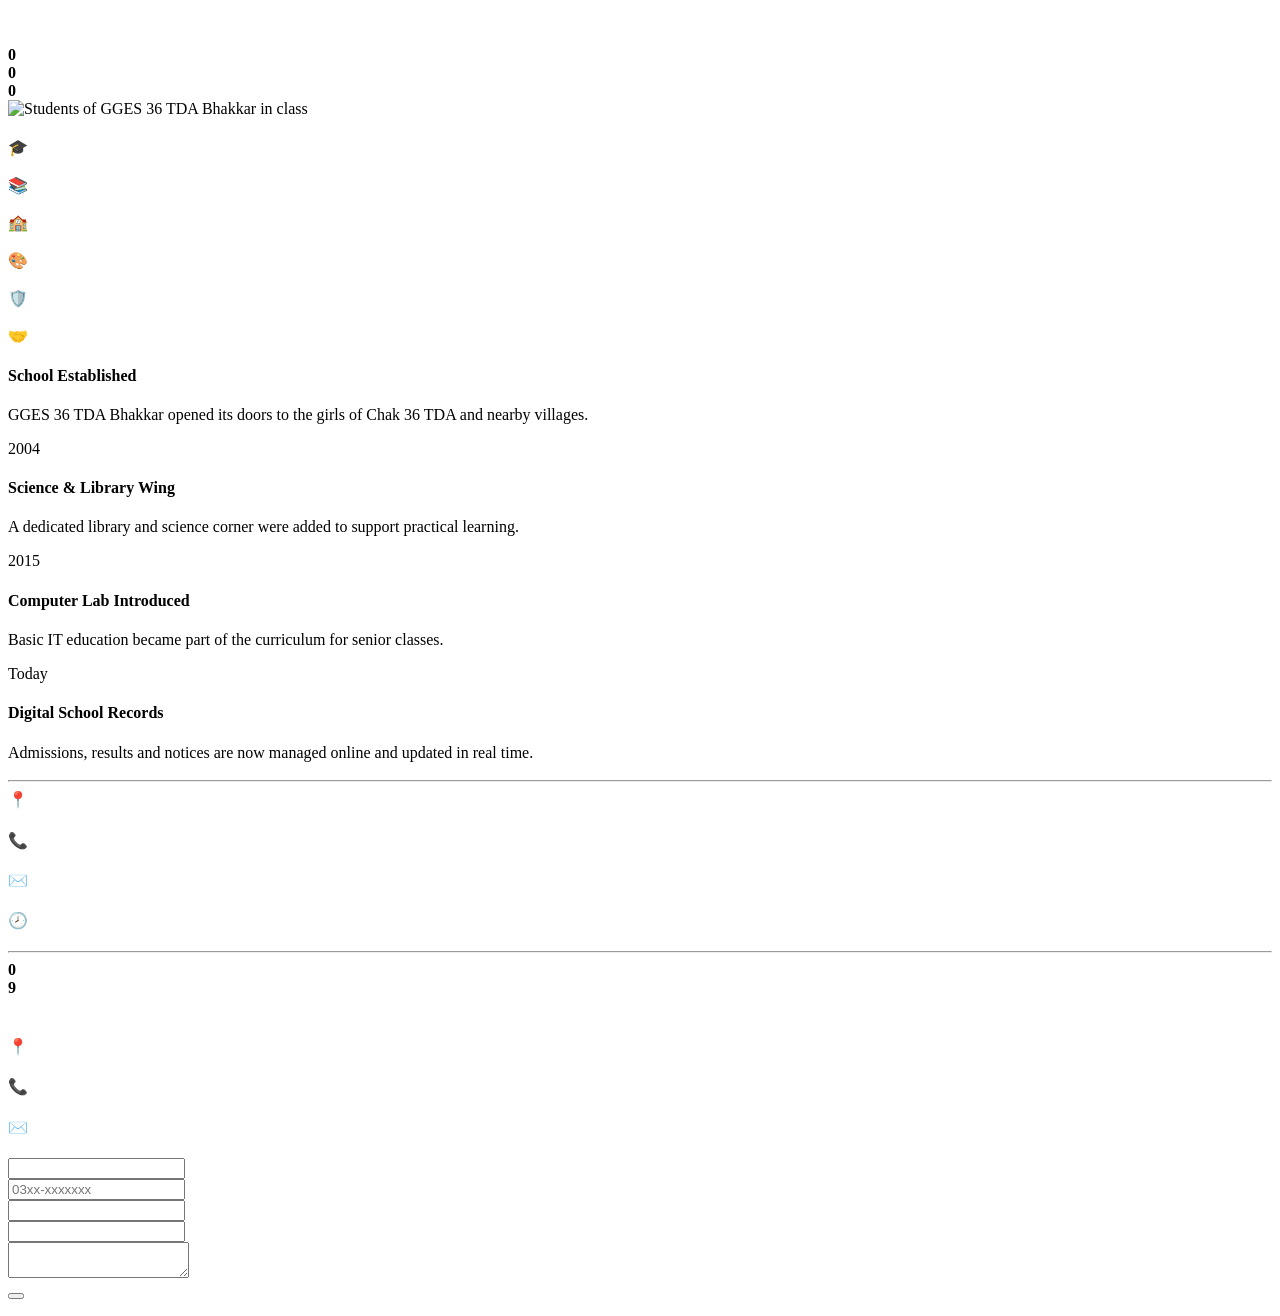
==== index.html @ 3a1922a6 "Add files via upload" ====
<!DOCTYPE html>
<html lang="en" dir="ltr" data-theme="light">
<head>
<meta charset="UTF-8">
<meta name="viewport" content="width=device-width, initial-scale=1">
<title>GGES 36 TDA BHAKKAR — Government Girls Elementary School, Bhakkar</title>
<meta name="description" content="Official website of GGES 36 TDA Bhakkar — a government girls elementary school in District Bhakkar, Punjab. Admissions, notices, results, students, teachers and school gallery.">
<meta name="theme-color" content="#0b6e4f">
<link rel="icon" href="data:image/svg+xml,%3Csvg xmlns='http://www.w3.org/2000/svg' viewBox='0 0 64 64'%3E%3Crect width='64' height='64' rx='14' fill='%230b6e4f'/%3E%3Ctext x='32' y='43' font-family='Arial' font-size='30' font-weight='bold' fill='white' text-anchor='middle'%3EG%3C/text%3E%3C/svg%3E">
<link rel="stylesheet" href="assets/css/style.css">
</head>
<body>
<div id="site-header"></div>
<div id="ticker" class="ticker" aria-hidden="true"></div>

<main id="main">

  <!-- ============================ HERO ============================ -->
  <section class="hero hero--img" id="heroSection">
    <img class="hero__bg" id="heroBgImg" src="assets/images/school-gate.jpeg" alt="" aria-hidden="true">
    <div class="shell">
      <div class="hero__grid">
        <div>
          <span class="eyebrow" data-i18n="home.heroTagline"></span>
          <h1 class="mt-2" data-i18n="home.heroTitle"></h1>
          <p class="lead mt-2" style="max-width:38rem" data-i18n="home.heroText"></p>
          <div class="hero__cta">
            <a class="btn btn--gold" href="admissions.html" data-i18n="home.ctaApply"></a>
            <a class="btn btn--light" href="about.html" data-i18n="home.ctaExplore"></a>
          </div>
          <div class="hero__stats">
            <div class="hero__stat"><b data-count="640" data-count-suffix="+">0</b><span data-i18n="home.statStudents"></span></div>
            <div class="hero__stat"><b data-count="18">0</b><span data-i18n="home.statTeachers"></span></div>
            <div class="hero__stat"><b data-count="96" data-count-suffix="%">0</b><span data-i18n="home.statPass"></span></div>
          </div>
        </div>
        <aside class="hero__card reveal">
          <img id="heroPhoto"
               src="assets/images/classroom.jpeg"
               alt="Students of GGES 36 TDA Bhakkar in class" loading="lazy">
          <div class="hero__card-body">
            <span class="badge badge--gold" data-i18n="home.highlightTitle"></span>
            <h3 class="mt-2" data-setting="principalName"></h3>
            <p data-i18n="home.highlightText"></p>
          </div>
        </aside>
      </div>
    </div>
  </section>

  <!-- ============================ FEATURES ============================ -->
  <section class="section">
    <div class="shell">
      <div class="section-head center reveal">
        <span class="eyebrow" data-i18n="home.featuresEyebrow"></span>
        <h2 class="mt-2" data-i18n="home.featuresTitle"></h2>
        <p data-i18n="home.featuresText"></p>
        <span class="title-rule"></span>
      </div>
      <div class="grid g-3">
        <article class="card reveal" data-delay="0">
          <div class="card__body feature">
            <span class="feature__badge">🎓</span>
            <h3 data-i18n="home.f1Title"></h3>
            <p data-i18n="home.f1Text"></p>
          </div>
        </article>
        <article class="card reveal" data-delay="80">
          <div class="card__body feature">
            <span class="feature__badge">📚</span>
            <h3 data-i18n="home.f2Title"></h3>
            <p data-i18n="home.f2Text"></p>
          </div>
        </article>
        <article class="card reveal" data-delay="160">
          <div class="card__body feature">
            <span class="feature__badge">🏫</span>
            <h3 data-i18n="home.f3Title"></h3>
            <p data-i18n="home.f3Text"></p>
          </div>
        </article>
        <article class="card reveal" data-delay="0">
          <div class="card__body feature">
            <span class="feature__badge">🎨</span>
            <h3 data-i18n="home.f4Title"></h3>
            <p data-i18n="home.f4Text"></p>
          </div>
        </article>
        <article class="card reveal" data-delay="80">
          <div class="card__body feature">
            <span class="feature__badge">🛡️</span>
            <h3 data-i18n="home.f5Title"></h3>
            <p data-i18n="home.f5Text"></p>
          </div>
        </article>
        <article class="card reveal" data-delay="160">
          <div class="card__body feature">
            <span class="feature__badge">🤝</span>
            <h3 data-i18n="home.f6Title"></h3>
            <p data-i18n="home.f6Text"></p>
          </div>
        </article>
      </div>
    </div>
  </section>

  <!-- ============================ NOTICES (LIVE) ============================ -->
  <section class="section section--alt">
    <div class="shell">
      <div class="between mb-3 reveal">
        <div class="section-head" style="margin:0">
          <span class="eyebrow" data-i18n="home.noticesEyebrow"></span>
          <h2 class="mt-2" data-i18n="home.noticesTitle"></h2>
          <p data-i18n="home.noticesText"></p>
        </div>
        <div class="row">
          <span class="badge badge--live" data-i18n="common.live"></span>
          <a class="btn btn--outline btn--sm" href="notices.html" data-i18n="common.viewAll"></a>
        </div>
      </div>
      <div class="stack" id="homeNotices"></div>
    </div>
  </section>

  <!-- ============================ GALLERY PREVIEW ============================ -->
  <section class="section">
    <div class="shell">
      <div class="between mb-3 reveal">
        <div class="section-head" style="margin:0">
          <span class="eyebrow" data-i18n="home.galleryEyebrow"></span>
          <h2 class="mt-2" data-i18n="home.galleryTitle"></h2>
          <p data-i18n="home.galleryText"></p>
        </div>
        <a class="btn btn--outline btn--sm" href="gallery.html" data-i18n="common.viewAll"></a>
      </div>
      <div class="gallery-grid" id="homeGallery"></div>
    </div>
  </section>

  <!-- ============================ TIMELINE + FACTS ============================ -->
  <section class="section section--alt">
    <div class="shell grid g-2" style="align-items:start;gap:2.2rem">
      <div class="reveal">
        <span class="eyebrow" data-i18n="home.timelineEyebrow"></span>
        <h2 class="mt-2 mb-3" data-i18n="home.timelineTitle"></h2>
        <div class="timeline">
          <article class="tl-item">
            <span data-setting="established"></span>
            <h4>School Established</h4>
            <p>GGES 36 TDA Bhakkar opened its doors to the girls of Chak 36 TDA and nearby villages.</p>
          </article>
          <article class="tl-item">
            <span>2004</span>
            <h4>Science &amp; Library Wing</h4>
            <p>A dedicated library and science corner were added to support practical learning.</p>
          </article>
          <article class="tl-item">
            <span>2015</span>
            <h4>Computer Lab Introduced</h4>
            <p>Basic IT education became part of the curriculum for senior classes.</p>
          </article>
          <article class="tl-item">
            <span id="tlNow">Today</span>
            <h4>Digital School Records</h4>
            <p>Admissions, results and notices are now managed online and updated in real time.</p>
          </article>
        </div>
      </div>
      <div class="reveal" data-delay="120">
        <div class="panel">
          <h3 data-i18n="about.schoolInfo"></h3>
          <hr class="divider">
          <div class="stack">
            <div class="tile">
              <span class="tile__icon">📍</span>
              <div><h4 data-i18n="common.address"></h4><p data-setting="address"></p></div>
            </div>
            <div class="tile">
              <span class="tile__icon">📞</span>
              <div><h4 data-i18n="common.phone"></h4><p><a id="factPhone" href="#"></a></p></div>
            </div>
            <div class="tile">
              <span class="tile__icon">✉️</span>
              <div><h4 data-i18n="common.email"></h4><p><a id="factMail" href="#"></a></p></div>
            </div>
            <div class="tile">
              <span class="tile__icon">🕗</span>
              <div><h4 data-i18n="common.officeHours"></h4><p data-setting="officeHours"></p></div>
            </div>
          </div>
          <hr class="divider">
          <div class="stats" style="grid-template-columns:1fr 1fr">
            <div class="stat"><b data-count="640" data-count-suffix="+">0</b><span data-i18n="home.statStudents"></span></div>
            <div class="stat"><b>9</b><span data-i18n="home.statClasses"></span></div>
          </div>
        </div>
      </div>
    </div>
  </section>

  <!-- ============================ CTA ============================ -->
  <section class="section">
    <div class="shell">
      <div class="panel reveal" style="background:linear-gradient(135deg,var(--green-700),var(--green-900));border:0;color:#fff;display:grid;grid-template-columns:1.4fr auto;gap:1.5rem;align-items:center">
        <div>
          <h2 style="color:#fff" data-i18n="home.ctaTitle"></h2>
          <p style="color:#c7e0d6;margin-top:.5rem" data-i18n="home.ctaText"></p>
        </div>
        <a class="btn btn--gold" href="admissions.html" data-i18n="home.ctaButton"></a>
      </div>
    </div>
  </section>

  <!-- ============================ CONTACT ============================ -->
  <section class="section section--alt" id="contact">
    <div class="shell grid g-2" style="gap:2rem;align-items:start">
      <div class="reveal">
        <span class="eyebrow" data-i18n="contact.eyebrow"></span>
        <h2 class="mt-2" data-i18n="contact.title"></h2>
        <p class="mt-2" data-i18n="contact.text"></p>
        <div class="stack mt-3">
          <div class="tile"><span class="tile__icon">📍</span><div><h4 data-i18n="common.address"></h4><p data-setting="address"></p></div></div>
          <div class="tile"><span class="tile__icon">📞</span><div><h4 data-i18n="common.phone"></h4><p><a id="cPhone" href="#"></a></p></div></div>
          <div class="tile"><span class="tile__icon">✉️</span><div><h4 data-i18n="common.email"></h4><p><a id="cMail" href="#"></a></p></div></div>
        </div>
      </div>
      <form class="panel reveal" id="contactForm" data-delay="100" novalidate>
        <h3 class="mb-3" data-i18n="contact.title"></h3>
        <div class="form-grid">
          <div class="field">
            <label for="cName" data-i18n="contact.yourName"></label>
            <input class="input" id="cName" name="name" required data-i18n-ph="contact.yourName">
            <span class="err" data-i18n="common.requiredField"></span>
          </div>
          <div class="field">
            <label for="cPhone2" data-i18n="contact.yourPhone"></label>
            <input class="input" id="cPhone2" name="phone" inputmode="tel" placeholder="03xx-xxxxxxx">
          </div>
          <div class="field field--full">
            <label for="cEmail" data-i18n="contact.yourEmail"></label>
            <input class="input" id="cEmail" name="email" type="email" data-i18n-ph="adm.emailPh">
          </div>
          <div class="field field--full">
            <label for="cSubject" data-i18n="contact.subject"></label>
            <input class="input" id="cSubject" name="subject" required data-i18n-ph="contact.subject">
            <span class="err" data-i18n="common.requiredField"></span>
          </div>
          <div class="field field--full">
            <label for="cMessage" data-i18n="contact.message"></label>
            <textarea class="textarea" id="cMessage" name="message" required data-i18n-ph="contact.messagePh"></textarea>
            <span class="err" data-i18n="common.requiredField"></span>
          </div>
        </div>
        <button class="btn btn--primary btn--block mt-3" type="submit" data-i18n="contact.send"></button>
        <p class="tiny muted mt-2 center" data-i18n="adm.liveNote"></p>
      </form>
    </div>
  </section>

</main>

<div id="site-footer"></div>

<script src="assets/js/store.js"></script>
<script src="assets/js/i18n.js"></script>
<script src="assets/js/app.js"></script>
<script>
(function () {
  'use strict';
  var $ = App.$, esc = App.esc;

  App.init({ active: 'home' });

  /* ---------- live notices ---------- */
  function paintNotices() {
    var lang = I18N.lang();
    var host = $('#homeNotices');
    var list = Store.all('notices')
      .sort(function (a, b) {
        if (!!b.pinned !== !!a.pinned) return b.pinned ? 1 : -1;
        return String(b.date).localeCompare(String(a.date));
      })
      .slice(0, 3);

    if (!list.length) {
      host.innerHTML = '<div class="empty"><div class="empty__icon">📭</div>' +
        '<h3>' + esc(I18N.t('notices.empty')) + '</h3>' +
        '<p class="small mt-1">' + esc(I18N.t('notices.emptyHint')) + '</p></div>';
      return;
    }

    host.innerHTML = list.map(function (n) {
      var title = lang === 'ur' && n.titleUr ? n.titleUr : n.title;
      var body = lang === 'ur' && n.bodyUr ? n.bodyUr : n.body;
      var d = new Date(n.date || n.createdAt);
      var day = isNaN(d.getTime()) ? '--' : String(d.getDate()).padStart(2, '0');
      var mon = isNaN(d.getTime()) ? '' : d.toLocaleDateString(lang === 'ur' ? 'ur-PK' : 'en-GB', { month: 'short' });
      var isNew = (Date.now() - new Date(n.date || n.createdAt).getTime()) < 7 * 86400000;
      return '<article class="notice">' +
        '<div class="notice__date"><b>' + day + '</b><span>' + esc(mon) + '</span></div>' +
        '<div class="notice__body">' +
          '<h3>' + esc(title) + '</h3>' +
          '<p>' + esc(String(body || '').slice(0, 170)) + (String(body || '').length > 170 ? '…' : '') + '</p>' +
          '<div class="notice__foot">' +
            '<span class="badge badge--info">' + esc(n.category || 'General') + '</span>' +
            (n.pinned ? '<span class="badge badge--gold">' + esc(I18N.t('notices.pinned')) + '</span>' : '') +
            (isNew ? '<span class="badge badge--live">' + esc(I18N.t('common.new')) + '</span>' : '') +
            '<a class="btn btn--ghost btn--xs" href="notices.html">' + esc(I18N.t('common.readMore')) + '</a>' +
          '</div>' +
        '</div>' +
      '</article>';
    }).join('');
  }

  /* ---------- live gallery preview ---------- */
  function paintGallery() {
    var lang = I18N.lang();
    var host = $('#homeGallery');
    var list = Store.all('gallery').slice(0, 4);
    if (!list.length) {
      host.innerHTML = '<div class="empty" style="grid-column:1/-1"><div class="empty__icon">🖼️</div>' +
        '<h3>' + esc(I18N.t('gallery.empty')) + '</h3></div>';
      return;
    }
    host.innerHTML = list.map(function (g, i) {
      var t = lang === 'ur' && g.titleUr ? g.titleUr : g.title;
      return '<figure class="gitem' + (i === 0 ? ' gitem--wide' : '') + '" data-src="' + esc(g.src) + '" data-cap="' + esc(t) + '">' +
        '<img src="' + esc(g.src) + '" alt="' + esc(t) + '" loading="lazy">' +
        '<figcaption class="gitem__cap">' + esc(t) + '</figcaption>' +
      '</figure>';
    }).join('');
    host.querySelectorAll('.gitem').forEach(function (el) {
      el.addEventListener('click', function () { window.location.href = 'gallery.html'; });
    });
  }

  /* ---------- contact form ---------- */
  function bindContact() {
    var form = $('#contactForm');
    form.addEventListener('submit', function (e) {
      e.preventDefault();
      var ok = true;
      [['#cName'], ['#cSubject'], ['#cMessage']].forEach(function (p) {
        var el = $(p[0]);
        var field = el.closest('.field');
        var bad = !el.value.trim();
        field.classList.toggle('has-error', bad);
        if (bad) ok = false;
      });
      if (!ok) { App.toast(I18N.t('common.requiredField'), 'error'); return; }
      Store.add('messages', {
        name: $('#cName').value.trim(),
        phone: $('#cPhone2').value.trim(),
        email: $('#cEmail').value.trim(),
        subject: $('#cSubject').value.trim(),
        message: $('#cMessage').value.trim(),
        read: false
      });
      form.reset();
      App.toast(I18N.t('contact.success'), 'success');
    });
  }

  function paintFactLinks() {
    var s = Store.settings();
    var map = [['#factPhone', s.phone, 'tel:'], ['#cPhone', s.phone, 'tel:'],
               ['#factMail', s.email, 'mailto:'], ['#cMail', s.email, 'mailto:']];
    map.forEach(function (m) {
      var el = $(m[0]);
      if (!el) return;
      el.textContent = m[1] || '';
      el.href = m[2] + String(m[1] || '').replace(/[^\d+@.\w-]/g, '');
    });
    var el = $('#tlNow');
    if (el && I18N.lang() === 'ur') el.textContent = 'آج';
  }

  function paintAll() { paintNotices(); paintGallery(); paintFactLinks(); paintHero(); paintHeroBg(); }

  // prefer an original photo uploaded by the school admin for the hero card
  function paintHero() {
    var h = $('#heroPhoto');
    if (!h) return;
    var uploaded = Store.all('gallery').filter(function (g) { return String(g.src).indexOf('data:') === 0; });
    if (uploaded.length) h.src = uploaded[0].src;
  }

  // homepage background photo — set from Admin → Settings
  function paintHeroBg() {
    var img = $('#heroBgImg');
    if (!img) return;
    img.src = Store.settings().heroImage || 'assets/images/school-gate.jpeg';
  }

  paintAll();
  Store.subscribe('notices', paintNotices);
  Store.subscribe('gallery', function () { paintGallery(); paintHero(); });
  Store.subscribe('settings', function () { paintFactLinks(); paintHeroBg(); });
  document.addEventListener('gges:langchange', function () { paintAll(); App.startReveal(document); });
})();
</script>
</body>
</html>
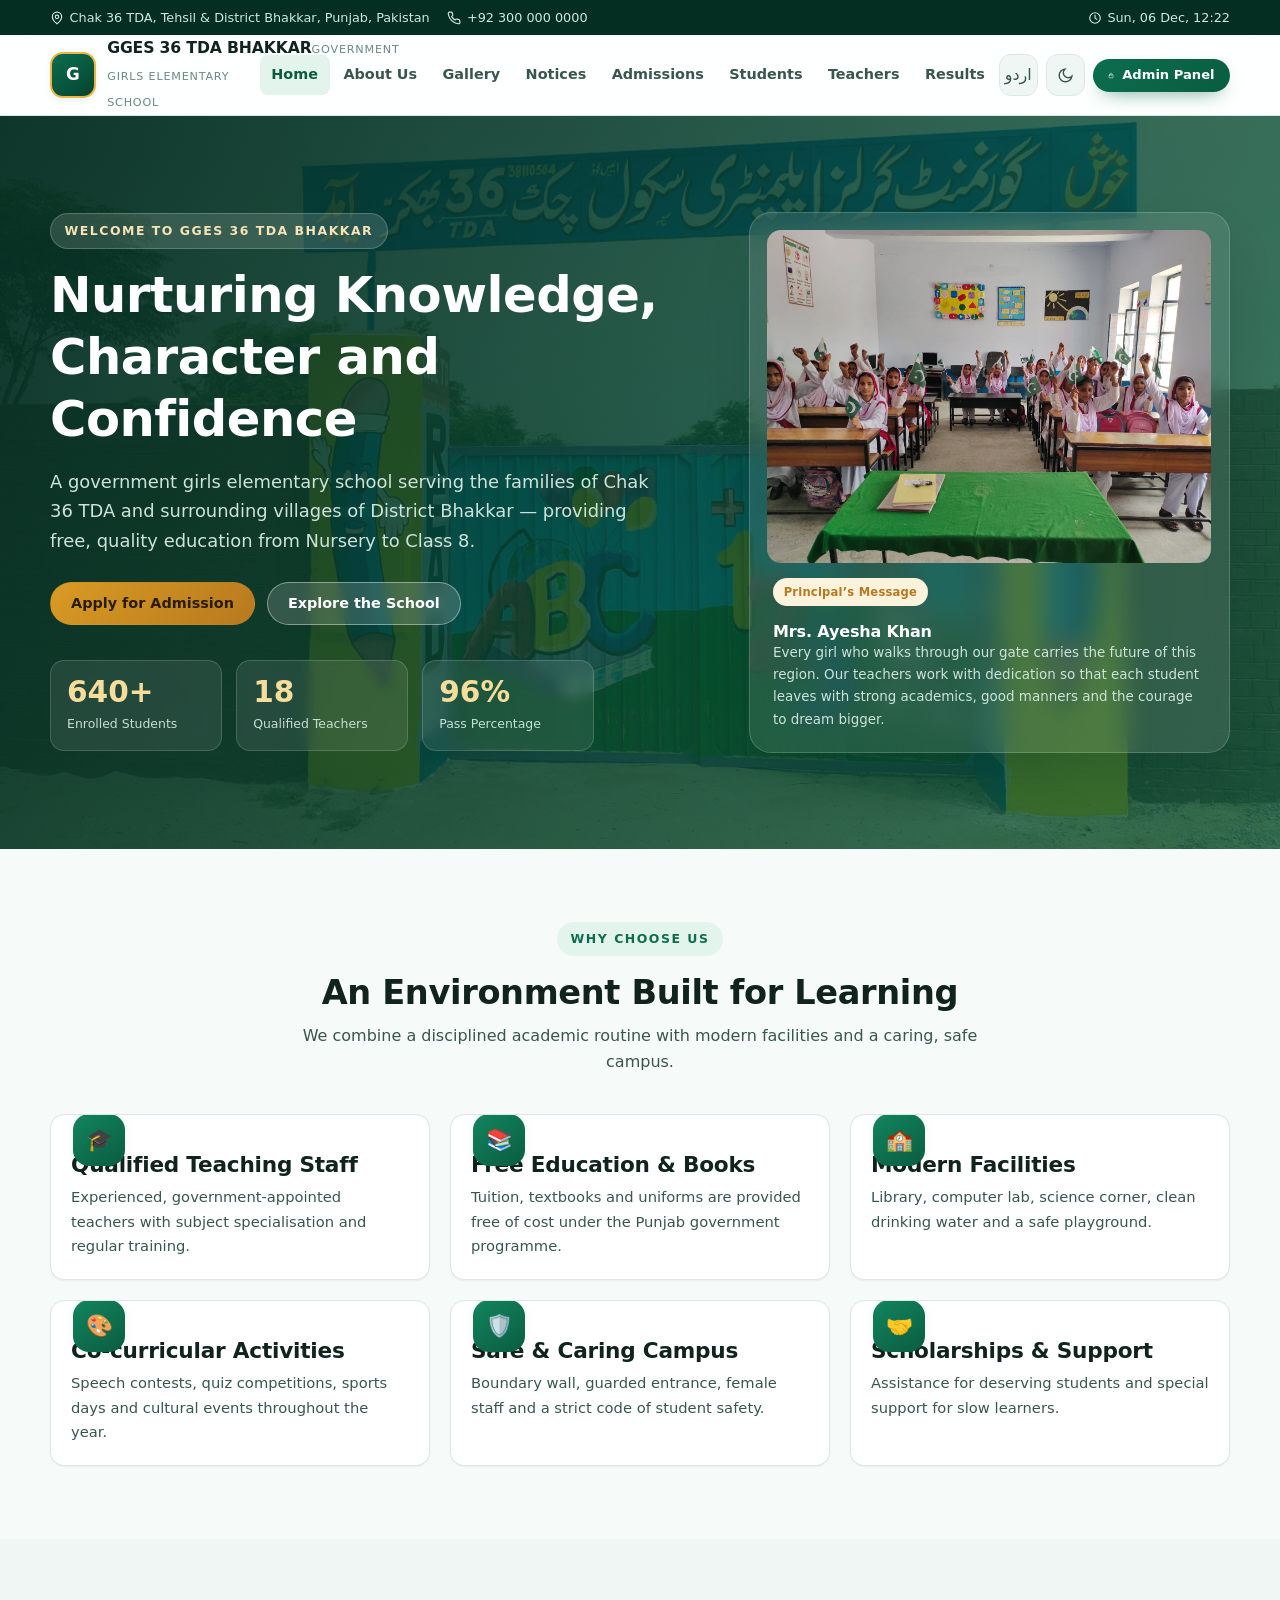
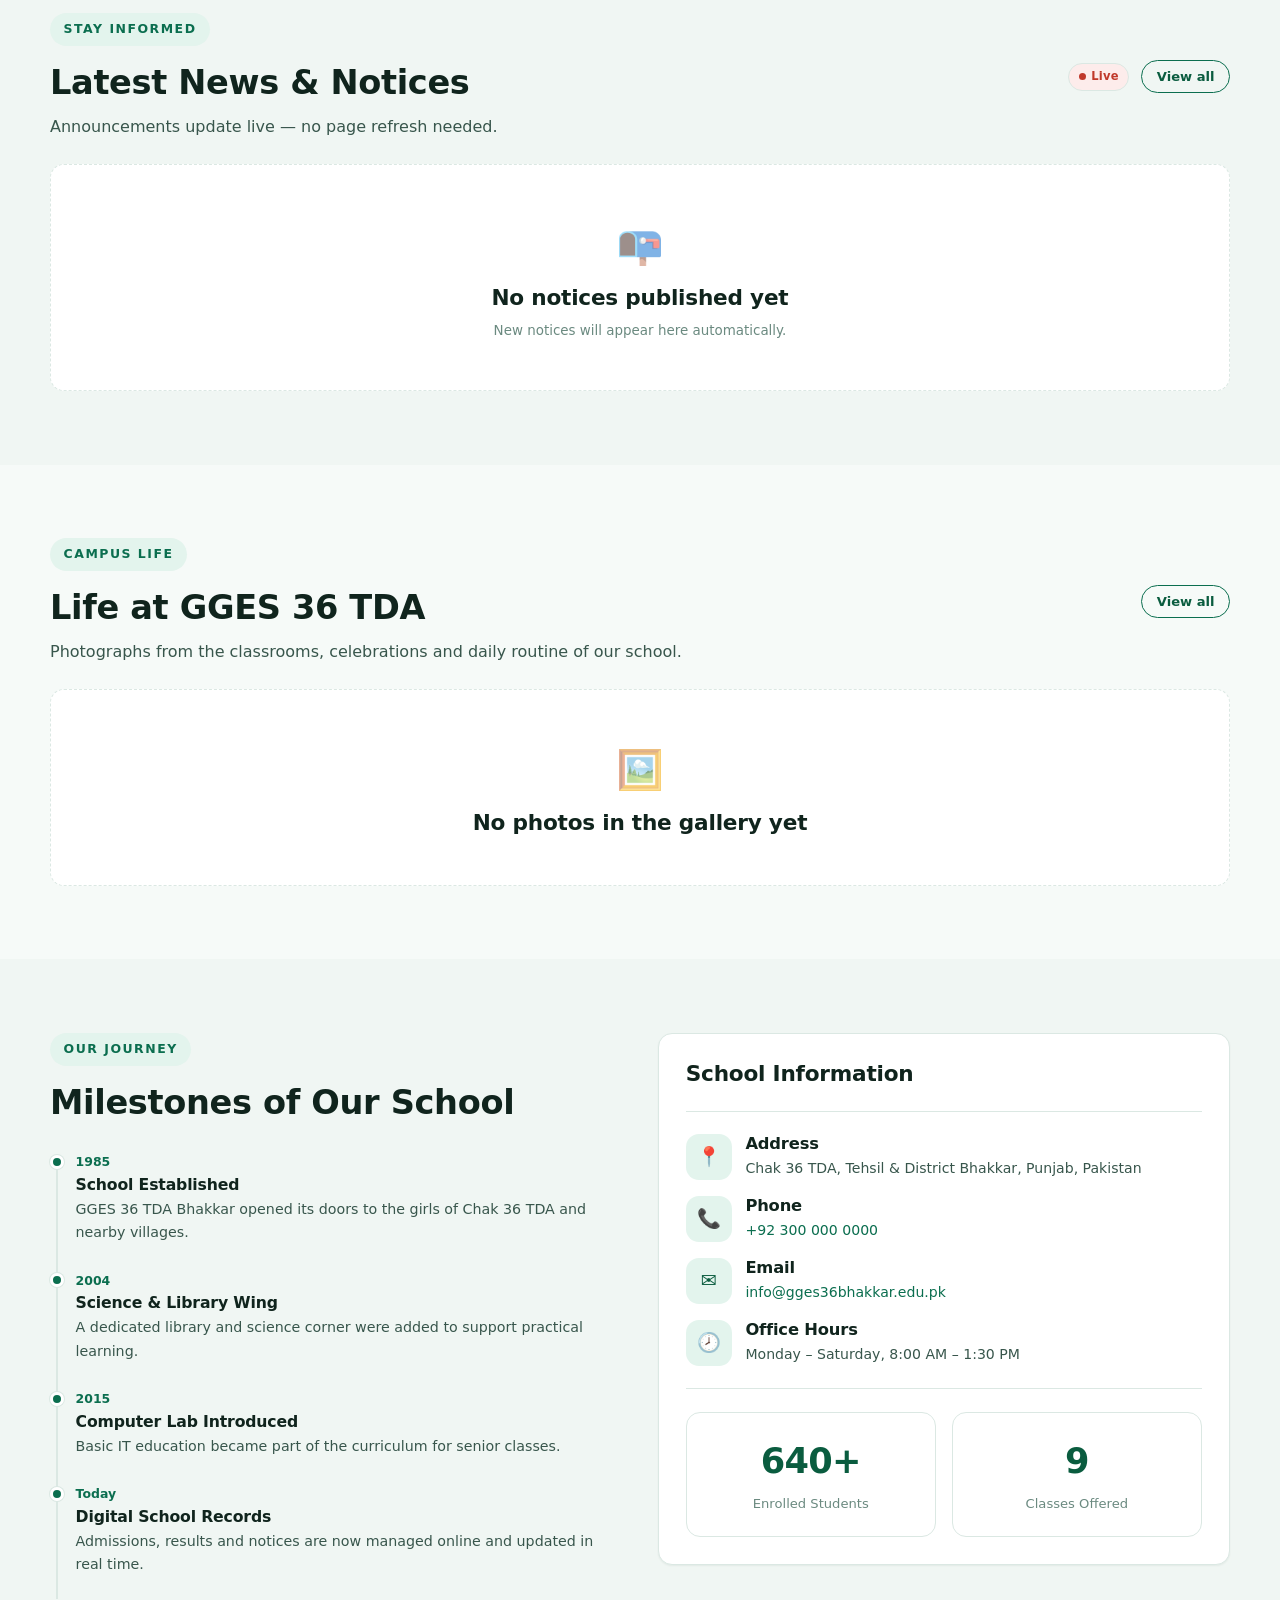
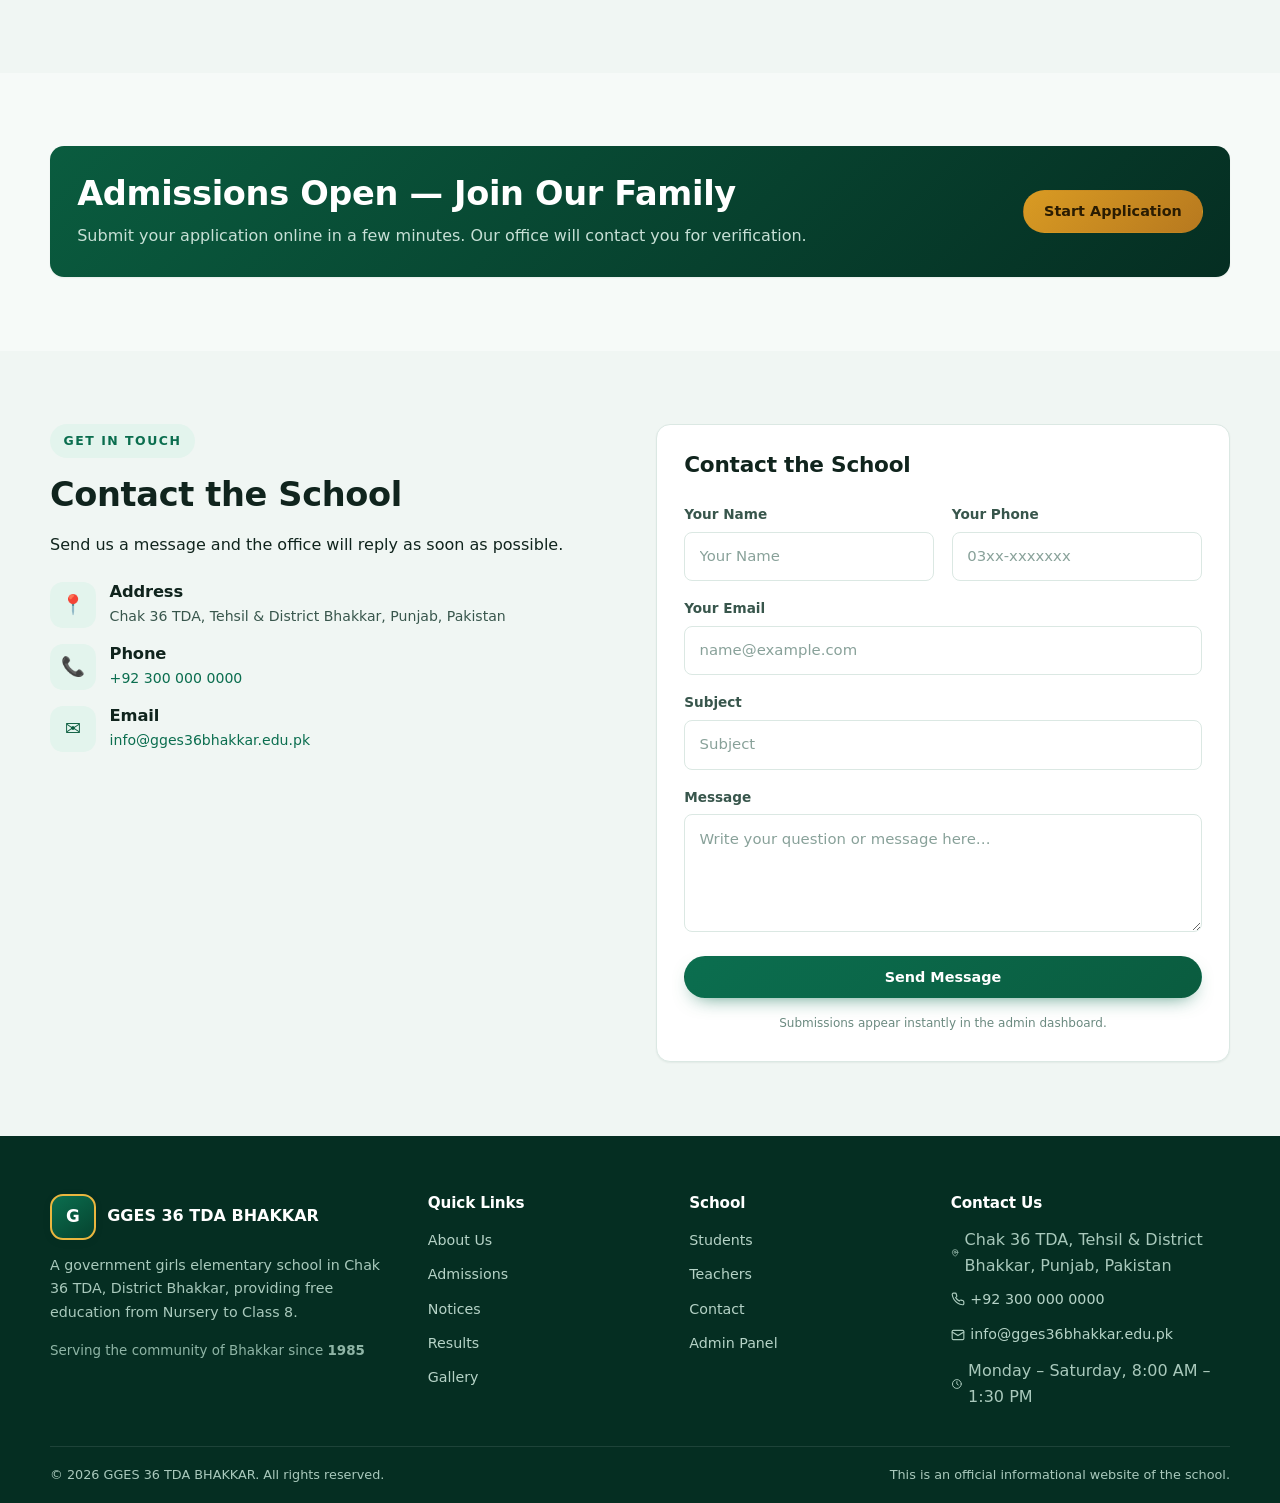
==== commit 6b7f8b2c: "Move school content to a shared Supabase backend The admin panel previously wrote only to the visito" ====
--- a/index.html
+++ b/index.html
@@ -261,6 +261,7 @@
 
 <div id="site-footer"></div>
 
+<script src="assets/js/vendor/supabase.js"></script>
 <script src="assets/js/store.js"></script>
 <script src="assets/js/i18n.js"></script>
 <script src="assets/js/app.js"></script>
@@ -381,7 +382,7 @@
   function paintHero() {
     var h = $('#heroPhoto');
     if (!h) return;
-    var uploaded = Store.all('gallery').filter(function (g) { return String(g.src).indexOf('data:') === 0; });
+    var uploaded = Store.all('gallery').filter(function (g) { return g.src && String(g.src).indexOf('assets/') !== 0; });
     if (uploaded.length) h.src = uploaded[0].src;
   }
 
--- a/assets/css/style.css
+++ b/assets/css/style.css
@@ -0,0 +1,688 @@
+/* ==========================================================================
+   GGES 36 TDA BHAKKAR — Design System
+   Government Girls Elementary School, 36 TDA, Bhakkar
+   ========================================================================== */
+
+/* ---------- Fonts ---------- */
+@import url('https://fonts.googleapis.com/css2?family=Plus+Jakarta+Sans:wght@400;500;600;700;800&family=Noto+Nastaliq+Urdu:wght@400;600;700&display=swap');
+
+/* ---------- Tokens ---------- */
+:root {
+  --green-900: #052e22;
+  --green-800: #06432f;
+  --green-700: #0a5c3f;
+  --green-600: #0b6e4f;
+  --green-500: #12855f;
+  --green-400: #2aa377;
+  --green-100: #e3f4ed;
+  --green-50: #f1faf6;
+
+  --gold-600: #b7791f;
+  --gold-500: #d99b23;
+  --gold-400: #eab63f;
+  --gold-100: #fdf3dd;
+
+  --ink: #10241d;
+  --ink-2: #38564c;
+  --muted: #6b8a80;
+  --line: #dbe8e3;
+  --bg: #f6faf8;
+  --surface: #ffffff;
+  --surface-2: #f0f6f3;
+
+  --danger: #c0392b;
+  --danger-soft: #fdeceb;
+  --warn: #b7791f;
+  --warn-soft: #fdf3dd;
+  --info: #1b6ca8;
+  --info-soft: #e8f2fa;
+  --ok: #12855f;
+  --ok-soft: #e3f4ed;
+
+  --radius-sm: 8px;
+  --radius: 14px;
+  --radius-lg: 22px;
+  --radius-full: 999px;
+
+  --shadow-xs: 0 1px 2px rgba(5, 46, 34, .06);
+  --shadow-sm: 0 2px 8px rgba(5, 46, 34, .07);
+  --shadow: 0 10px 30px -12px rgba(5, 46, 34, .22);
+  --shadow-lg: 0 24px 60px -20px rgba(5, 46, 34, .32);
+
+  --shell: 1180px;
+  --header-h: 70px;
+  --ease: cubic-bezier(.22, .61, .36, 1);
+}
+
+[data-theme="dark"] {
+  --ink: #e8f3ee;
+  --ink-2: #b9d2c8;
+  --muted: #8aa79c;
+  --line: #1e3a30;
+  --bg: #071a13;
+  --surface: #0c241b;
+  --surface-2: #102d22;
+  --green-50: #0c241b;
+  --green-100: #123528;
+  --shadow: 0 10px 30px -12px rgba(0, 0, 0, .6);
+  --shadow-lg: 0 24px 60px -20px rgba(0, 0, 0, .7);
+}
+
+/* ---------- Reset ---------- */
+*, *::before, *::after { box-sizing: border-box; }
+* { margin: 0; padding: 0; }
+html { -webkit-text-size-adjust: 100%; scroll-behavior: smooth; }
+@media (prefers-reduced-motion: reduce) {
+  html { scroll-behavior: auto; }
+  *, *::before, *::after { animation-duration: .001ms !important; transition-duration: .001ms !important; }
+}
+body {
+  font-family: 'Plus Jakarta Sans', system-ui, -apple-system, 'Segoe UI', Roboto, sans-serif;
+  background: var(--bg);
+  color: var(--ink);
+  line-height: 1.65;
+  font-size: 16px;
+  overflow-x: hidden;
+  -webkit-font-smoothing: antialiased;
+}
+img, svg, video { display: block; max-width: 100%; }
+img { height: auto; }
+button, input, select, textarea { font: inherit; color: inherit; }
+button { cursor: pointer; background: none; border: 0; }
+a { color: var(--green-600); text-decoration: none; }
+a:hover { color: var(--green-700); }
+ul, ol { list-style: none; }
+table { border-collapse: collapse; width: 100%; }
+:focus-visible { outline: 3px solid var(--gold-400); outline-offset: 2px; border-radius: 6px; }
+
+/* Urdu typography */
+html[lang="ur"] body {
+  font-family: 'Noto Nastaliq Urdu', 'Plus Jakarta Sans', serif;
+  line-height: 2.1;
+}
+html[lang="ur"] h1, html[lang="ur"] h2, html[lang="ur"] h3, html[lang="ur"] h4 {
+  line-height: 1.9;
+  font-family: 'Noto Nastaliq Urdu', serif;
+}
+html[dir="rtl"] .flip-icon { transform: scaleX(-1); }
+
+/* ---------- Layout ---------- */
+.shell { width: min(100% - 2.2rem, var(--shell)); margin-inline: auto; }
+.section { padding: clamp(2.6rem, 6vw, 4.6rem) 0; }
+.section--tight { padding: clamp(1.8rem, 4vw, 2.6rem) 0; }
+.section--alt { background: var(--surface-2); }
+.grid { display: grid; gap: 1.25rem; }
+.g-2 { grid-template-columns: repeat(2, 1fr); }
+.g-3 { grid-template-columns: repeat(3, 1fr); }
+.g-4 { grid-template-columns: repeat(4, 1fr); }
+.row { display: flex; gap: .75rem; flex-wrap: wrap; align-items: center; }
+.between { display: flex; gap: 1rem; align-items: center; justify-content: space-between; flex-wrap: wrap; }
+.center { text-align: center; }
+.stack > * + * { margin-top: 1rem; }
+.mt-1 { margin-top: .5rem; } .mt-2 { margin-top: 1rem; } .mt-3 { margin-top: 1.5rem; }
+.mb-2 { margin-bottom: 1rem; } .mb-3 { margin-bottom: 1.5rem; }
+.hide { display: none !important; }
+.spacer { flex: 1; }
+
+/* ---------- Headings ---------- */
+h1, h2, h3, h4 { line-height: 1.25; color: var(--ink); font-weight: 800; letter-spacing: -.01em; }
+h1 { font-size: clamp(1.85rem, 4.6vw, 3.1rem); }
+h2 { font-size: clamp(1.45rem, 3.2vw, 2.1rem); }
+h3 { font-size: clamp(1.1rem, 2.1vw, 1.35rem); }
+h4 { font-size: 1.02rem; }
+.lead { font-size: clamp(1rem, 1.5vw, 1.12rem); color: var(--ink-2); }
+.muted { color: var(--muted); }
+.small { font-size: .84rem; }
+.tiny { font-size: .75rem; }
+.eyebrow {
+  display: inline-flex; align-items: center; gap: .5rem;
+  font-size: .78rem; font-weight: 700; letter-spacing: .12em; text-transform: uppercase;
+  color: var(--green-600); background: var(--green-100);
+  padding: .4rem .85rem; border-radius: var(--radius-full);
+}
+html[lang="ur"] .eyebrow { letter-spacing: 0; text-transform: none; font-size: .9rem; }
+.section-head { max-width: 46rem; margin-bottom: clamp(1.6rem, 3vw, 2.4rem); }
+.section-head.center { margin-inline: auto; }
+.section-head p { color: var(--ink-2); margin-top: .6rem; }
+.title-rule { width: 64px; height: 4px; border-radius: 99px; background: linear-gradient(90deg, var(--green-600), var(--gold-400)); margin-top: .9rem; }
+.section-head.center .title-rule { margin-inline: auto; }
+
+/* ---------- Top bar ---------- */
+.topbar {
+  background: var(--green-900); color: #cfe7dd; font-size: .8rem;
+  padding: .45rem 0;
+}
+.topbar .shell { display: flex; align-items: center; gap: 1rem; flex-wrap: wrap; }
+.topbar a { color: #cfe7dd; }
+.topbar a:hover { color: #fff; }
+.topbar .tb-info { display: flex; gap: 1.1rem; flex-wrap: wrap; align-items: center; }
+.topbar .tb-right { margin-inline-start: auto; display: flex; gap: .5rem; align-items: center; }
+.tb-item { display: inline-flex; align-items: center; gap: .35rem; }
+
+/* ---------- Header ---------- */
+.site-header {
+  position: sticky; top: 0; z-index: 60;
+  background: color-mix(in srgb, var(--surface) 88%, transparent);
+  backdrop-filter: blur(14px) saturate(1.4);
+  border-bottom: 1px solid var(--line);
+  transition: box-shadow .25s var(--ease);
+}
+.site-header.is-stuck { box-shadow: var(--shadow-sm); }
+.nav { display: flex; align-items: center; gap: 1rem; min-height: var(--header-h); }
+.brand { display: flex; align-items: center; gap: .7rem; color: var(--ink); min-width: 0; }
+.brand:hover { color: var(--ink); }
+.brand__logo {
+  width: 46px; height: 46px; flex: 0 0 46px; border-radius: 13px;
+  background: linear-gradient(145deg, var(--green-600), var(--green-800));
+  display: grid; place-items: center; color: #fff; font-weight: 800; font-size: 1.05rem;
+  box-shadow: var(--shadow-sm); overflow: hidden; border: 2px solid var(--gold-400);
+}
+.brand__logo img { width: 100%; height: 100%; object-fit: cover; }
+.brand__text { min-width: 0; }
+.brand__name { font-weight: 800; font-size: .98rem; line-height: 1.2; letter-spacing: -.01em; white-space: nowrap; overflow: hidden; text-overflow: ellipsis; }
+.brand__sub { font-size: .7rem; color: var(--muted); letter-spacing: .07em; text-transform: uppercase; }
+html[lang="ur"] .brand__sub { letter-spacing: 0; }
+
+.nav__links { display: flex; align-items: center; gap: .15rem; margin-inline-start: auto; }
+.nav__link {
+  padding: .5rem .72rem; border-radius: var(--radius-sm); font-size: .9rem; font-weight: 600;
+  color: var(--ink-2); white-space: nowrap; transition: background .18s var(--ease), color .18s var(--ease);
+}
+.nav__link:hover { background: var(--surface-2); color: var(--green-700); }
+.nav__link[aria-current="page"] { color: var(--green-700); background: var(--green-100); }
+.nav__actions { display: flex; align-items: center; gap: .5rem; }
+
+.nav-toggle {
+  display: none; width: 44px; height: 44px; border-radius: 12px;
+  border: 1px solid var(--line); background: var(--surface);
+  place-items: center; margin-inline-start: auto;
+}
+.nav-toggle span { display: block; width: 19px; height: 2px; background: var(--ink); border-radius: 2px; position: relative; }
+.nav-toggle span::before, .nav-toggle span::after {
+  content: ''; position: absolute; left: 0; width: 19px; height: 2px; background: var(--ink); border-radius: 2px; transition: transform .25s var(--ease), top .25s var(--ease);
+}
+.nav-toggle span::before { top: -6px; }
+.nav-toggle span::after { top: 6px; }
+body.nav-open .nav-toggle span { background: transparent; }
+body.nav-open .nav-toggle span::before { top: 0; transform: rotate(45deg); }
+body.nav-open .nav-toggle span::after { top: 0; transform: rotate(-45deg); }
+
+@media (max-width: 1080px) {
+  .nav-toggle { display: grid; }
+  .nav__links {
+    position: fixed; inset: calc(var(--header-h) + 1.6rem) 0 auto 0;
+    flex-direction: column; align-items: stretch; gap: .15rem;
+    background: var(--surface); border-block: 1px solid var(--line);
+    padding: .8rem 1.1rem 1.2rem; margin: 0;
+    max-height: calc(100vh - var(--header-h)); overflow-y: auto;
+    transform: translateY(-12px); opacity: 0; pointer-events: none;
+    transition: opacity .2s var(--ease), transform .2s var(--ease);
+    box-shadow: var(--shadow);
+  }
+  body.nav-open .nav__links { transform: translateY(0); opacity: 1; pointer-events: auto; }
+  .nav__link { padding: .8rem 1rem; font-size: 1rem; }
+  .nav__actions { margin-inline-start: 0; }
+}
+@media (max-width: 640px) {
+  .brand__name { font-size: .88rem; }
+  .nav__actions .btn--ghost { display: none; }
+}
+
+/* ---------- Buttons ---------- */
+.btn {
+  display: inline-flex; align-items: center; justify-content: center; gap: .5rem;
+  padding: .72rem 1.25rem; border-radius: var(--radius-full);
+  font-weight: 700; font-size: .9rem; line-height: 1.2; border: 1px solid transparent;
+  transition: transform .16s var(--ease), box-shadow .16s var(--ease), background .16s var(--ease), color .16s var(--ease);
+  white-space: nowrap; text-align: center;
+}
+.btn:active { transform: translateY(1px) scale(.99); }
+.btn--primary { background: linear-gradient(135deg, var(--green-600), var(--green-700)); color: #fff; box-shadow: 0 8px 20px -10px rgba(11, 110, 79, .8); }
+.btn--primary:hover { color: #fff; box-shadow: 0 14px 28px -12px rgba(11, 110, 79, .9); transform: translateY(-1px); }
+.btn--gold { background: linear-gradient(135deg, var(--gold-500), var(--gold-600)); color: #2a1c02; }
+.btn--gold:hover { color: #2a1c02; transform: translateY(-1px); }
+.btn--outline { border-color: var(--green-600); color: var(--green-700); background: transparent; }
+.btn--outline:hover { background: var(--green-100); color: var(--green-800); }
+.btn--ghost { background: var(--surface-2); color: var(--ink-2); }
+.btn--ghost:hover { color: var(--green-700); background: var(--green-100); }
+.btn--light { background: rgba(255, 255, 255, .16); color: #fff; border-color: rgba(255, 255, 255, .4); backdrop-filter: blur(6px); }
+.btn--light:hover { background: rgba(255, 255, 255, .28); color: #fff; }
+.btn--danger { background: var(--danger); color: #fff; }
+.btn--danger:hover { color: #fff; filter: brightness(1.06); }
+.btn--sm { padding: .48rem .9rem; font-size: .82rem; }
+.btn--xs { padding: .34rem .68rem; font-size: .76rem; }
+.btn--block { width: 100%; }
+.btn--icon { padding: .55rem; width: 40px; height: 40px; border-radius: 12px; }
+.btn[disabled] { opacity: .55; pointer-events: none; }
+.icon-btn {
+  width: 42px; height: 42px; border-radius: 12px; display: grid; place-items: center;
+  background: var(--surface-2); color: var(--ink-2); border: 1px solid var(--line);
+  transition: background .18s var(--ease), color .18s var(--ease);
+}
+.icon-btn:hover { background: var(--green-100); color: var(--green-700); }
+
+/* ---------- Hero ---------- */
+.hero {
+  position: relative; isolation: isolate; overflow: hidden;
+  color: #fff; padding: clamp(3.2rem, 9vw, 6rem) 0;
+  background: linear-gradient(120deg, rgba(5, 46, 34, .93) 0%, rgba(6, 67, 47, .86) 45%, rgba(10, 92, 63, .78) 100%);
+}
+.hero__bg {
+  position: absolute; inset: 0; z-index: -2;
+  width: 100%; height: 100%; object-fit: cover;
+  transform: scale(1.04);
+}
+.hero::after {
+  content: ''; position: absolute; inset: 0; z-index: -1;
+  background: linear-gradient(120deg, rgba(5, 46, 34, .95) 0%, rgba(6, 67, 47, .82) 50%, rgba(10, 92, 63, .72) 100%);
+  display: none;
+}
+.hero--img::after { display: block; }
+.hero__grid { display: grid; grid-template-columns: 1.15fr .85fr; gap: clamp(1.5rem, 4vw, 3rem); align-items: center; }
+.hero h1 { color: #fff; }
+.hero p { color: #cde3da; }
+.hero .eyebrow { background: rgba(255, 255, 255, .14); color: #f6e3b6; border: 1px solid rgba(255, 255, 255, .2); }
+.hero__cta { display: flex; gap: .75rem; flex-wrap: wrap; margin-top: 1.7rem; }
+.hero__stats { display: grid; grid-template-columns: repeat(3, 1fr); gap: .9rem; margin-top: 2.2rem; max-width: 34rem; }
+.hero__stat { background: rgba(255, 255, 255, .09); border: 1px solid rgba(255, 255, 255, .16); border-radius: var(--radius); padding: .85rem 1rem; backdrop-filter: blur(6px); }
+.hero__stat b { display: block; font-size: clamp(1.3rem, 3vw, 1.85rem); color: #f7dd9b; line-height: 1.2; }
+.hero__stat span { font-size: .78rem; color: #c8ded4; }
+.hero__card {
+  background: rgba(255, 255, 255, .1); border: 1px solid rgba(255, 255, 255, .18);
+  border-radius: var(--radius-lg); padding: 1.1rem; backdrop-filter: blur(12px);
+  box-shadow: var(--shadow-lg);
+}
+.hero__card img { border-radius: var(--radius); aspect-ratio: 4/3; object-fit: cover; width: 100%; }
+.hero__card-body { padding: .9rem .35rem .2rem; }
+.hero__card h3 { color: #fff; font-size: 1rem; }
+.hero__card p { font-size: .84rem; }
+@media (max-width: 900px) {
+  .hero__grid { grid-template-columns: 1fr; }
+  .hero__card { max-width: 30rem; }
+}
+@media (max-width: 520px) {
+  .hero__stats { grid-template-columns: 1fr 1fr; }
+}
+
+/* Page banner (sub pages) */
+.page-head {
+  position: relative; color: #fff; padding: clamp(2.2rem, 6vw, 3.6rem) 0;
+  background: linear-gradient(120deg, var(--green-800), var(--green-600));
+  overflow: hidden;
+}
+.page-head::after {
+  content: ''; position: absolute; inset-inline-end: -80px; inset-block-start: -80px;
+  width: 320px; height: 320px; border-radius: 50%;
+  background: radial-gradient(circle, rgba(234, 182, 63, .28), transparent 68%);
+}
+.page-head h1 { color: #fff; position: relative; }
+.page-head p { color: #cfe6dd; max-width: 44rem; margin-top: .5rem; position: relative; }
+.crumbs { display: flex; gap: .45rem; font-size: .8rem; color: #b8d6c9; margin-bottom: .7rem; flex-wrap: wrap; position: relative; }
+.crumbs a { color: #dff0e8; }
+.crumbs span { opacity: .6; }
+
+/* ---------- Cards ---------- */
+.card {
+  background: var(--surface); border: 1px solid var(--line); border-radius: var(--radius);
+  overflow: hidden; box-shadow: var(--shadow-xs);
+  transition: transform .2s var(--ease), box-shadow .2s var(--ease), border-color .2s var(--ease);
+}
+.card:hover { transform: translateY(-3px); box-shadow: var(--shadow); border-color: var(--green-400); }
+.card__body { padding: 1.15rem 1.25rem 1.3rem; }
+.card__media { aspect-ratio: 4/3; width: 100%; object-fit: cover; background: var(--surface-2); }
+.card__title { font-size: 1.05rem; font-weight: 700; }
+.card__meta { display: flex; gap: .75rem; flex-wrap: wrap; font-size: .78rem; color: var(--muted); margin-top: .35rem; }
+.card--flat { box-shadow: none; }
+.card--flat:hover { transform: none; }
+
+.panel { background: var(--surface); border: 1px solid var(--line); border-radius: var(--radius); padding: clamp(1.1rem, 2.6vw, 1.7rem); box-shadow: var(--shadow-xs); }
+.panel__head { display: flex; gap: .8rem; align-items: center; justify-content: space-between; flex-wrap: wrap; margin-bottom: 1.1rem; }
+.panel__head h2, .panel__head h3 { margin: 0; }
+
+/* Info tiles */
+.tile { display: flex; gap: .85rem; align-items: flex-start; }
+.tile__icon {
+  width: 46px; height: 46px; flex: 0 0 46px; border-radius: 13px; display: grid; place-items: center;
+  background: var(--green-100); color: var(--green-700); font-size: 1.2rem;
+}
+.tile h4 { margin-bottom: .15rem; }
+.tile p { font-size: .88rem; color: var(--ink-2); }
+
+/* Feature cards */
+.feature { position: relative; padding-top: 1.6rem; }
+.feature__badge {
+  position: absolute; top: -1px; inset-inline-start: 1.4rem; width: 52px; height: 52px; border-radius: 16px;
+  display: grid; place-items: center; font-size: 1.35rem; color: #fff;
+  background: linear-gradient(145deg, var(--green-500), var(--green-700)); box-shadow: var(--shadow-sm);
+}
+.feature h3 { margin-top: .7rem; }
+.feature p { color: var(--ink-2); font-size: .92rem; margin-top: .4rem; }
+
+/* Stats strip */
+.stats { display: grid; grid-template-columns: repeat(4, 1fr); gap: 1rem; }
+.stat { background: var(--surface); border: 1px solid var(--line); border-radius: var(--radius); padding: 1.2rem; text-align: center; }
+.stat b { display: block; font-size: clamp(1.5rem, 3.4vw, 2.2rem); color: var(--green-700); letter-spacing: -.02em; }
+.stat span { font-size: .82rem; color: var(--muted); }
+@media (max-width: 780px) { .stats { grid-template-columns: 1fr 1fr; } }
+
+/* ---------- Badges / pills ---------- */
+.badge {
+  display: inline-flex; align-items: center; gap: .35rem; padding: .22rem .6rem;
+  border-radius: var(--radius-full); font-size: .72rem; font-weight: 700; letter-spacing: .02em;
+  background: var(--surface-2); color: var(--ink-2); border: 1px solid var(--line);
+}
+.badge--ok { background: var(--ok-soft); color: var(--green-700); border-color: transparent; }
+.badge--gold { background: var(--gold-100); color: var(--gold-600); border-color: transparent; }
+.badge--warn { background: var(--warn-soft); color: var(--warn); border-color: transparent; }
+.badge--info { background: var(--info-soft); color: var(--info); border-color: transparent; }
+.badge--danger { background: var(--danger-soft); color: var(--danger); border-color: transparent; }
+.badge--live { background: var(--danger-soft); color: var(--danger); }
+.badge--live::before {
+  content: ''; width: 7px; height: 7px; border-radius: 50%; background: var(--danger);
+  animation: pulse 1.6s infinite;
+}
+@keyframes pulse { 0%, 100% { opacity: 1; transform: scale(1); } 50% { opacity: .35; transform: scale(.8); } }
+
+/* ---------- Announcement ticker ---------- */
+.ticker { background: var(--gold-100); border-block: 1px solid #f0dfb4; }
+.ticker .shell { display: flex; align-items: center; gap: .8rem; padding-block: .55rem; }
+.ticker__label {
+  flex: 0 0 auto; font-size: .74rem; font-weight: 800; letter-spacing: .06em; text-transform: uppercase;
+  background: var(--gold-500); color: #2a1c02; padding: .25rem .6rem; border-radius: var(--radius-sm);
+}
+.ticker__viewport { overflow: hidden; flex: 1; min-width: 0; }
+.ticker__track { display: flex; gap: 2.5rem; white-space: nowrap; animation: ticker 28s linear infinite; }
+.ticker__track:hover { animation-play-state: paused; }
+.ticker__item { font-size: .87rem; color: #6a4c07; font-weight: 600; }
+@keyframes ticker { from { transform: translateX(0); } to { transform: translateX(-50%); } }
+html[dir="rtl"] .ticker__track { animation-name: ticker-rtl; }
+@keyframes ticker-rtl { from { transform: translateX(0); } to { transform: translateX(50%); } }
+
+/* ---------- Notice list ---------- */
+.notice {
+  display: flex; gap: 1rem; padding: 1.05rem 1.15rem; border: 1px solid var(--line);
+  border-radius: var(--radius); background: var(--surface); transition: border-color .18s var(--ease), background .18s var(--ease);
+}
+.notice:hover { border-color: var(--green-400); background: var(--green-50); }
+.notice__date {
+  flex: 0 0 66px; text-align: center; background: var(--green-100); color: var(--green-700);
+  border-radius: var(--radius-sm); padding: .45rem .3rem; height: fit-content;
+}
+.notice__date b { display: block; font-size: 1.25rem; line-height: 1.1; }
+.notice__date span { font-size: .68rem; text-transform: uppercase; letter-spacing: .06em; }
+.notice__body { min-width: 0; flex: 1; }
+.notice__body h3 { font-size: 1rem; }
+.notice__body p { font-size: .89rem; color: var(--ink-2); margin-top: .3rem; }
+.notice__foot { display: flex; gap: .6rem; flex-wrap: wrap; align-items: center; margin-top: .6rem; }
+
+/* ---------- Gallery ---------- */
+.filters { display: flex; gap: .5rem; flex-wrap: wrap; }
+.chip {
+  padding: .42rem .9rem; border-radius: var(--radius-full); font-size: .82rem; font-weight: 600;
+  background: var(--surface-2); color: var(--ink-2); border: 1px solid var(--line); transition: all .18s var(--ease);
+}
+.chip:hover { border-color: var(--green-400); color: var(--green-700); }
+.chip[aria-pressed="true"] { background: var(--green-600); color: #fff; border-color: var(--green-600); }
+
+.gallery-grid { display: grid; grid-template-columns: repeat(auto-fill, minmax(230px, 1fr)); gap: 1rem; }
+.gitem {
+  position: relative; border-radius: var(--radius); overflow: hidden; background: var(--surface-2);
+  cursor: zoom-in; border: 1px solid var(--line); aspect-ratio: 4/3;
+}
+.gitem img { width: 100%; height: 100%; object-fit: cover; transition: transform .45s var(--ease); }
+.gitem:hover img { transform: scale(1.07); }
+.gitem__cap {
+  position: absolute; inset: auto 0 0 0; padding: .9rem .9rem .7rem; color: #fff; font-size: .84rem; font-weight: 600;
+  background: linear-gradient(to top, rgba(5, 46, 34, .92), rgba(5, 46, 34, 0));
+  opacity: 0; transform: translateY(8px); transition: opacity .25s var(--ease), transform .25s var(--ease);
+}
+.gitem:hover .gitem__cap { opacity: 1; transform: translateY(0); }
+.gitem--wide { grid-column: span 2; aspect-ratio: 8/3.6; }
+@media (max-width: 640px) { .gitem--wide { grid-column: span 1; aspect-ratio: 4/3; } }
+
+/* Lightbox */
+.lightbox {
+  position: fixed; inset: 0; z-index: 200; background: rgba(3, 20, 14, .94);
+  display: none; place-items: center; padding: 1.2rem; backdrop-filter: blur(4px);
+}
+.lightbox.is-open { display: grid; }
+.lightbox img { max-width: min(1100px, 94vw); max-height: 82vh; border-radius: var(--radius); object-fit: contain; }
+.lightbox__cap { color: #d9ece4; text-align: center; margin-top: .8rem; font-size: .9rem; }
+.lightbox__close { position: absolute; top: 1rem; inset-inline-end: 1rem; color: #fff; background: rgba(255,255,255,.14); }
+.lightbox__nav { position: absolute; top: 50%; transform: translateY(-50%); color: #fff; background: rgba(255,255,255,.14); width: 46px; height: 46px; border-radius: 50%; display: grid; place-items: center; }
+.lightbox__nav--prev { inset-inline-start: 1rem; }
+.lightbox__nav--next { inset-inline-end: 1rem; }
+
+/* ---------- Forms ---------- */
+.form-grid { display: grid; grid-template-columns: 1fr 1fr; gap: 1rem 1.1rem; }
+.field { display: flex; flex-direction: column; gap: .38rem; }
+.field--full { grid-column: 1 / -1; }
+.field label { font-size: .85rem; font-weight: 700; color: var(--ink-2); }
+.field .req { color: var(--danger); }
+.input, .select, .textarea {
+  width: 100%; padding: .72rem .9rem; border-radius: var(--radius-sm);
+  border: 1px solid var(--line); background: var(--surface); color: var(--ink);
+  transition: border-color .16s var(--ease), box-shadow .16s var(--ease); font-size: .93rem;
+}
+.input::placeholder, .textarea::placeholder { color: var(--muted); opacity: .8; }
+.input:focus, .select:focus, .textarea:focus {
+  outline: none; border-color: var(--green-500); box-shadow: 0 0 0 4px var(--green-100);
+}
+.textarea { min-height: 118px; resize: vertical; }
+.select { appearance: none; background-image: url("data:image/svg+xml,%3Csvg xmlns='http://www.w3.org/2000/svg' width='12' height='8' viewBox='0 0 12 8'%3E%3Cpath fill='%236b8a80' d='M1 1l5 5 5-5'/%3E%3C/svg%3E"); background-repeat: no-repeat; background-position: right .9rem center; padding-inline-end: 2.2rem; }
+html[dir="rtl"] .select { background-position: left .9rem center; }
+.field .hint { font-size: .76rem; color: var(--muted); }
+.field .err { font-size: .76rem; color: var(--danger); font-weight: 600; display: none; }
+.field.has-error .input, .field.has-error .select, .field.has-error .textarea { border-color: var(--danger); box-shadow: 0 0 0 4px var(--danger-soft); }
+.field.has-error .err { display: block; }
+@media (max-width: 680px) { .form-grid { grid-template-columns: 1fr; } }
+
+.searchbar { position: relative; flex: 1; min-width: 220px; }
+.searchbar .input { padding-inline-start: 2.6rem; }
+.searchbar::before {
+  content: '⌕'; position: absolute; inset-inline-start: .95rem; top: 50%; transform: translateY(-50%);
+  color: var(--muted); font-size: 1.15rem; pointer-events: none;
+}
+
+/* Avatar */
+.avatar {
+  width: 74px; height: 74px; border-radius: 50%; object-fit: cover; border: 3px solid var(--green-100);
+  background: var(--green-100); display: grid; place-items: center; color: var(--green-700);
+  font-weight: 800; font-size: 1.3rem; flex: 0 0 auto;
+}
+.avatar--sm { width: 44px; height: 44px; font-size: .9rem; border-width: 2px; }
+.avatar--lg { width: 108px; height: 108px; font-size: 1.8rem; }
+
+.person { text-align: center; padding: 1.4rem 1rem; }
+.person .avatar { margin-inline: auto; margin-bottom: .8rem; }
+.person h3 { font-size: 1rem; margin-bottom: .15rem; }
+.person .role { font-size: .82rem; color: var(--green-600); font-weight: 700; }
+.person .meta { font-size: .78rem; color: var(--muted); margin-top: .45rem; }
+
+/* ---------- Tables ---------- */
+.table-wrap { overflow-x: auto; border: 1px solid var(--line); border-radius: var(--radius); background: var(--surface); -webkit-overflow-scrolling: touch; }
+table.data { min-width: 620px; font-size: .89rem; }
+table.data thead th {
+  background: var(--surface-2); text-align: start; padding: .8rem 1rem; font-size: .76rem;
+  text-transform: uppercase; letter-spacing: .07em; color: var(--muted); font-weight: 800;
+  border-bottom: 1px solid var(--line); white-space: nowrap;
+}
+html[lang="ur"] table.data thead th { text-transform: none; letter-spacing: 0; font-size: .84rem; }
+table.data tbody td { padding: .8rem 1rem; border-bottom: 1px solid var(--line); vertical-align: middle; }
+table.data tbody tr:last-child td { border-bottom: 0; }
+table.data tbody tr:hover { background: var(--green-50); }
+.cell-strong { font-weight: 700; }
+.grade { font-weight: 800; }
+.grade--A { color: var(--green-600); }
+.grade--B { color: var(--info); }
+.grade--C { color: var(--warn); }
+.grade--D, .grade--F { color: var(--danger); }
+
+/* Result card */
+.result-card { background: linear-gradient(150deg, var(--green-700), var(--green-900)); color: #fff; border-radius: var(--radius-lg); padding: 1.5rem; box-shadow: var(--shadow); }
+.result-card h3 { color: #fff; }
+.result-card .muted { color: #a9c9bc; }
+.result-card__rows { display: grid; grid-template-columns: repeat(auto-fit, minmax(110px, 1fr)); gap: .7rem; margin-top: 1.2rem; }
+.result-card__rows div { background: rgba(255, 255, 255, .1); border-radius: var(--radius-sm); padding: .6rem .75rem; }
+.result-card__rows b { display: block; color: #f7dd9b; font-size: 1.1rem; }
+.result-card__rows span { font-size: .74rem; color: #bcd8cc; }
+.marks-bar { height: 8px; border-radius: 99px; background: rgba(255, 255, 255, .18); overflow: hidden; }
+.marks-bar i { display: block; height: 100%; border-radius: 99px; background: linear-gradient(90deg, var(--gold-400), #fff); }
+
+/* ---------- Accordion / FAQ ---------- */
+.acc { border: 1px solid var(--line); border-radius: var(--radius); background: var(--surface); overflow: hidden; }
+.acc + .acc { margin-top: .6rem; }
+.acc summary {
+  list-style: none; cursor: pointer; padding: 1rem 1.15rem; font-weight: 700; font-size: .95rem;
+  display: flex; align-items: center; gap: .8rem; justify-content: space-between;
+}
+.acc summary::-webkit-details-marker { display: none; }
+.acc summary::after { content: '+'; font-size: 1.3rem; color: var(--green-600); font-weight: 700; }
+.acc[open] summary::after { content: '−'; }
+.acc[open] summary { background: var(--green-50); }
+.acc__body { padding: 0 1.15rem 1.1rem; color: var(--ink-2); font-size: .92rem; }
+
+/* ---------- Timeline ---------- */
+.timeline { position: relative; padding-inline-start: 1.6rem; }
+.timeline::before { content: ''; position: absolute; inset-block: .4rem 0; inset-inline-start: .38rem; width: 2px; background: var(--line); }
+.tl-item { position: relative; padding-bottom: 1.4rem; }
+.tl-item::before {
+  content: ''; position: absolute; inset-inline-start: -1.6rem; top: .4rem; width: 14px; height: 14px;
+  border-radius: 50%; background: var(--green-600); border: 3px solid var(--surface); box-shadow: 0 0 0 1px var(--line);
+}
+.tl-item h4 { font-size: .98rem; }
+.tl-item span { font-size: .78rem; color: var(--green-600); font-weight: 700; }
+.tl-item p { font-size: .89rem; color: var(--ink-2); margin-top: .2rem; }
+
+/* ---------- Modal ---------- */
+.modal { position: fixed; inset: 0; z-index: 190; background: rgba(3, 20, 14, .6); display: none; align-items: flex-start; justify-content: center; padding: 1.2rem; overflow-y: auto; backdrop-filter: blur(3px); }
+.modal.is-open { display: flex; }
+.modal__box {
+  background: var(--surface); border-radius: var(--radius-lg); width: min(660px, 100%);
+  box-shadow: var(--shadow-lg); margin: auto; animation: pop .22s var(--ease);
+}
+.modal__box--wide { width: min(880px, 100%); }
+@keyframes pop { from { opacity: 0; transform: translateY(14px) scale(.98); } to { opacity: 1; transform: none; } }
+.modal__head { display: flex; align-items: center; justify-content: space-between; gap: 1rem; padding: 1.15rem 1.35rem; border-bottom: 1px solid var(--line); }
+.modal__head h3 { font-size: 1.05rem; }
+.modal__body { padding: 1.35rem; }
+.modal__foot { padding: 1rem 1.35rem; border-top: 1px solid var(--line); display: flex; gap: .6rem; justify-content: flex-end; flex-wrap: wrap; }
+
+/* ---------- Toast ---------- */
+.toasts { position: fixed; z-index: 300; inset-block-end: 1.2rem; inset-inline-end: 1.2rem; display: flex; flex-direction: column; gap: .6rem; max-width: min(360px, 92vw); }
+.toast {
+  background: var(--surface); border: 1px solid var(--line); border-inline-start: 5px solid var(--green-600);
+  border-radius: var(--radius-sm); padding: .85rem 1rem; box-shadow: var(--shadow); animation: slideIn .28s var(--ease);
+  display: flex; gap: .7rem; align-items: flex-start;
+}
+.toast--error { border-inline-start-color: var(--danger); }
+.toast--warn { border-inline-start-color: var(--warn); }
+.toast--info { border-inline-start-color: var(--info); }
+.toast strong { display: block; font-size: .9rem; }
+.toast p { font-size: .83rem; color: var(--muted); margin: 0; }
+@keyframes slideIn { from { opacity: 0; transform: translateY(12px); } to { opacity: 1; transform: none; } }
+
+/* ---------- Empty state ---------- */
+.empty { text-align: center; padding: 3rem 1.2rem; color: var(--muted); border: 1px dashed var(--line); border-radius: var(--radius); background: var(--surface); }
+.empty__icon { font-size: 2.4rem; opacity: .55; margin-bottom: .5rem; }
+
+/* ---------- Skeleton ---------- */
+.skeleton { background: linear-gradient(90deg, var(--surface-2) 25%, var(--line) 37%, var(--surface-2) 63%); background-size: 400% 100%; animation: shimmer 1.4s infinite linear; border-radius: var(--radius-sm); }
+@keyframes shimmer { from { background-position: 100% 0; } to { background-position: -100% 0; } }
+
+/* ---------- Footer ---------- */
+.site-footer { background: var(--green-900); color: #a9c9bc; padding: clamp(2.4rem, 5vw, 3.6rem) 0 0; margin-top: auto; }
+.site-footer h4 { color: #fff; font-size: .95rem; margin-bottom: .9rem; }
+.site-footer a { color: #b6d3c7; font-size: .89rem; }
+.site-footer a:hover { color: #fff; }
+.footer-grid { display: grid; grid-template-columns: 1.5fr 1fr 1fr 1.2fr; gap: 1.8rem; }
+.footer-list li + li { margin-top: .5rem; }
+.footer-brand { display: flex; gap: .7rem; align-items: center; margin-bottom: .9rem; }
+.footer-brand b { color: #fff; font-size: 1rem; }
+.footer-bottom {
+  margin-top: 2.2rem; border-top: 1px solid rgba(255, 255, 255, .1); padding: 1.1rem 0;
+  display: flex; gap: .8rem; justify-content: space-between; flex-wrap: wrap; font-size: .8rem;
+}
+.social { display: flex; gap: .5rem; }
+.social a {
+  width: 38px; height: 38px; border-radius: 11px; display: grid; place-items: center;
+  background: rgba(255, 255, 255, .08); color: #cfe7dd; transition: background .18s var(--ease), color .18s var(--ease);
+}
+.social a:hover { background: var(--green-500); color: #fff; }
+@media (max-width: 900px) { .footer-grid { grid-template-columns: 1fr 1fr; } }
+@media (max-width: 560px) { .footer-grid { grid-template-columns: 1fr; } }
+
+/* ---------- Back to top ---------- */
+.to-top {
+  position: fixed; inset-block-end: 1.2rem; inset-inline-start: 1.2rem; z-index: 80;
+  width: 46px; height: 46px; border-radius: 50%; display: grid; place-items: center;
+  background: var(--green-700); color: #fff; box-shadow: var(--shadow);
+  opacity: 0; pointer-events: none; transition: opacity .25s var(--ease), transform .25s var(--ease); transform: translateY(10px);
+}
+.to-top.is-visible { opacity: 1; pointer-events: auto; transform: none; }
+
+/* ---------- Reveal animation ---------- */
+.reveal { opacity: 0; transform: translateY(22px); transition: opacity .6s var(--ease), transform .6s var(--ease); }
+.reveal.is-in { opacity: 1; transform: none; }
+
+/* ---------- Admin ---------- */
+.admin-body { background: var(--surface-2); }
+.login-wrap { min-height: 100vh; display: grid; place-items: center; padding: 1.4rem; background: linear-gradient(140deg, var(--green-800), var(--green-600) 65%, var(--green-500)); }
+.login-card { width: min(430px, 100%); background: var(--surface); border-radius: var(--radius-lg); padding: clamp(1.5rem, 4vw, 2.1rem); box-shadow: var(--shadow-lg); }
+.login-card .brand { justify-content: center; margin-bottom: 1.2rem; }
+
+.admin-shell { display: grid; grid-template-columns: 250px 1fr; min-height: 100vh; }
+.admin-side { background: var(--green-900); color: #bcd8cc; padding: 1.2rem 1rem; position: sticky; top: 0; height: 100vh; overflow-y: auto; }
+.admin-side .brand b { color: #fff; font-size: .95rem; }
+.admin-nav { margin-top: 1.5rem; display: flex; flex-direction: column; gap: .25rem; }
+.admin-nav button {
+  display: flex; align-items: center; gap: .7rem; padding: .68rem .8rem; border-radius: var(--radius-sm);
+  color: #bcd8cc; font-size: .89rem; font-weight: 600; text-align: start; width: 100%; transition: background .18s var(--ease), color .18s var(--ease);
+}
+.admin-nav button:hover { background: rgba(255, 255, 255, .08); color: #fff; }
+.admin-nav button.is-active { background: var(--green-600); color: #fff; }
+.admin-main { padding: clamp(1rem, 3vw, 1.8rem); min-width: 0; }
+.admin-head { display: flex; align-items: center; gap: 1rem; justify-content: space-between; flex-wrap: wrap; margin-bottom: 1.3rem; }
+.admin-head h1 { font-size: clamp(1.3rem, 3vw, 1.75rem); }
+.admin-tools { display: flex; gap: .6rem; flex-wrap: wrap; align-items: center; margin-bottom: 1rem; }
+.kpi { display: grid; grid-template-columns: repeat(auto-fit, minmax(160px, 1fr)); gap: 1rem; margin-bottom: 1.4rem; }
+.kpi__card { background: var(--surface); border: 1px solid var(--line); border-radius: var(--radius); padding: 1.05rem 1.15rem; }
+.kpi__card b { display: block; font-size: 1.7rem; color: var(--green-700); line-height: 1.2; }
+.kpi__card span { font-size: .8rem; color: var(--muted); }
+.admin-view { display: none; }
+.admin-view.is-active { display: block; }
+@media (max-width: 900px) {
+  .admin-shell { grid-template-columns: 1fr; }
+  .admin-side { position: static; height: auto; }
+  .admin-nav { flex-direction: row; overflow-x: auto; padding-bottom: .3rem; }
+  .admin-nav button { white-space: nowrap; }
+}
+
+/* upload dropzone */
+.drop {
+  border: 2px dashed var(--line); border-radius: var(--radius); padding: 1.6rem; text-align: center;
+  background: var(--surface-2); cursor: pointer; transition: border-color .18s var(--ease), background .18s var(--ease);
+}
+.drop:hover, .drop.is-over { border-color: var(--green-500); background: var(--green-50); }
+.drop b { display: block; color: var(--green-700); }
+.drop span { font-size: .84rem; color: var(--muted); }
+
+.thumb-grid { display: grid; grid-template-columns: repeat(auto-fill, minmax(150px, 1fr)); gap: .9rem; }
+.thumb { border: 1px solid var(--line); border-radius: var(--radius); overflow: hidden; background: var(--surface); }
+.thumb img { aspect-ratio: 4/3; object-fit: cover; width: 100%; }
+.thumb__body { padding: .6rem .7rem; }
+.thumb__body p { font-size: .82rem; font-weight: 600; margin-bottom: .45rem; word-break: break-word; }
+.thumb__acts { display: flex; gap: .35rem; }
+
+/* utility */
+.sr-only { position: absolute; width: 1px; height: 1px; padding: 0; margin: -1px; overflow: hidden; clip: rect(0 0 0 0); white-space: nowrap; border: 0; }
+.divider { height: 1px; background: var(--line); margin: 1.4rem 0; border: 0; }
+.scroll-x { overflow-x: auto; padding-bottom: .3rem; }
+.pill-tabs { display: flex; gap: .4rem; background: var(--surface-2); padding: .3rem; border-radius: var(--radius-full); width: fit-content; max-width: 100%; overflow-x: auto; }
+.pill-tabs button { padding: .45rem 1rem; border-radius: var(--radius-full); font-size: .85rem; font-weight: 600; color: var(--ink-2); white-space: nowrap; }
+.pill-tabs button.is-active { background: var(--surface); color: var(--green-700); box-shadow: var(--shadow-xs); }
+
+@media print {
+  .site-header, .topbar, .site-footer, .to-top, .toasts, .no-print { display: none !important; }
+  body { background: #fff; }
+}
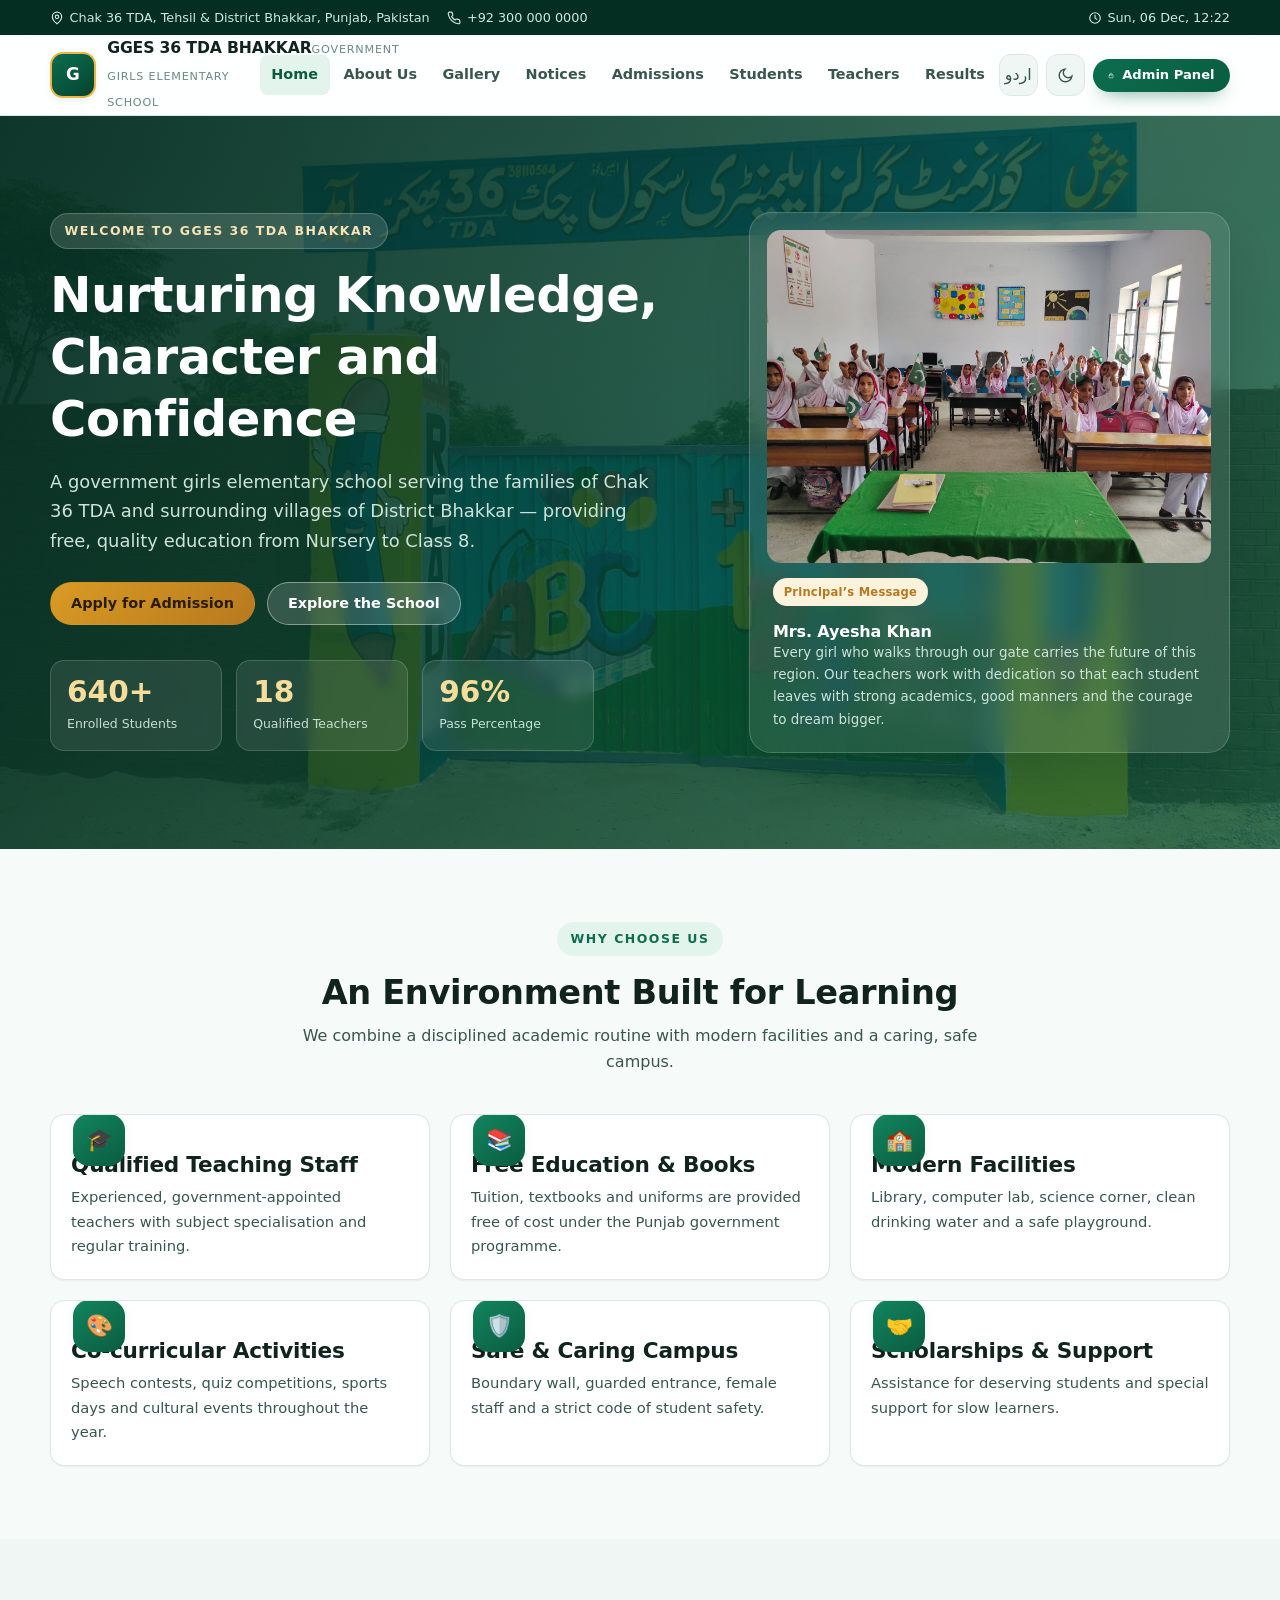
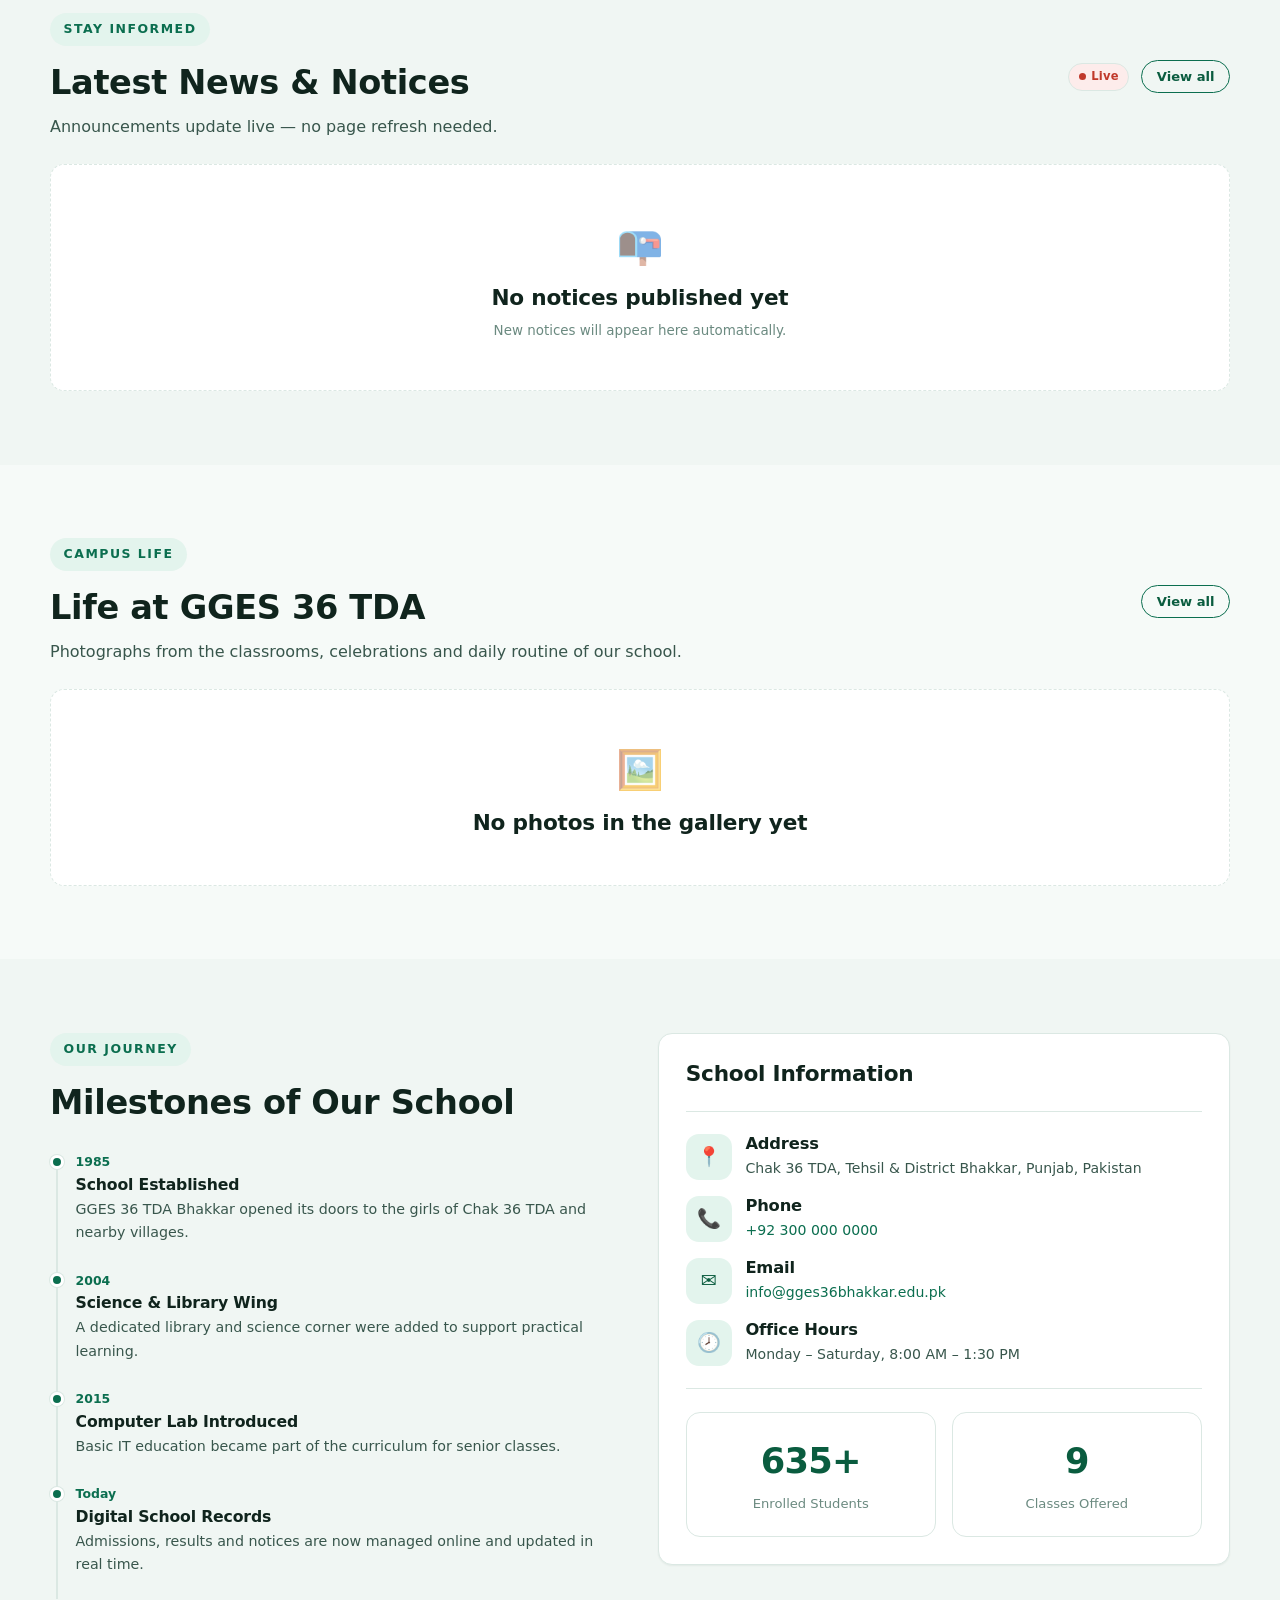
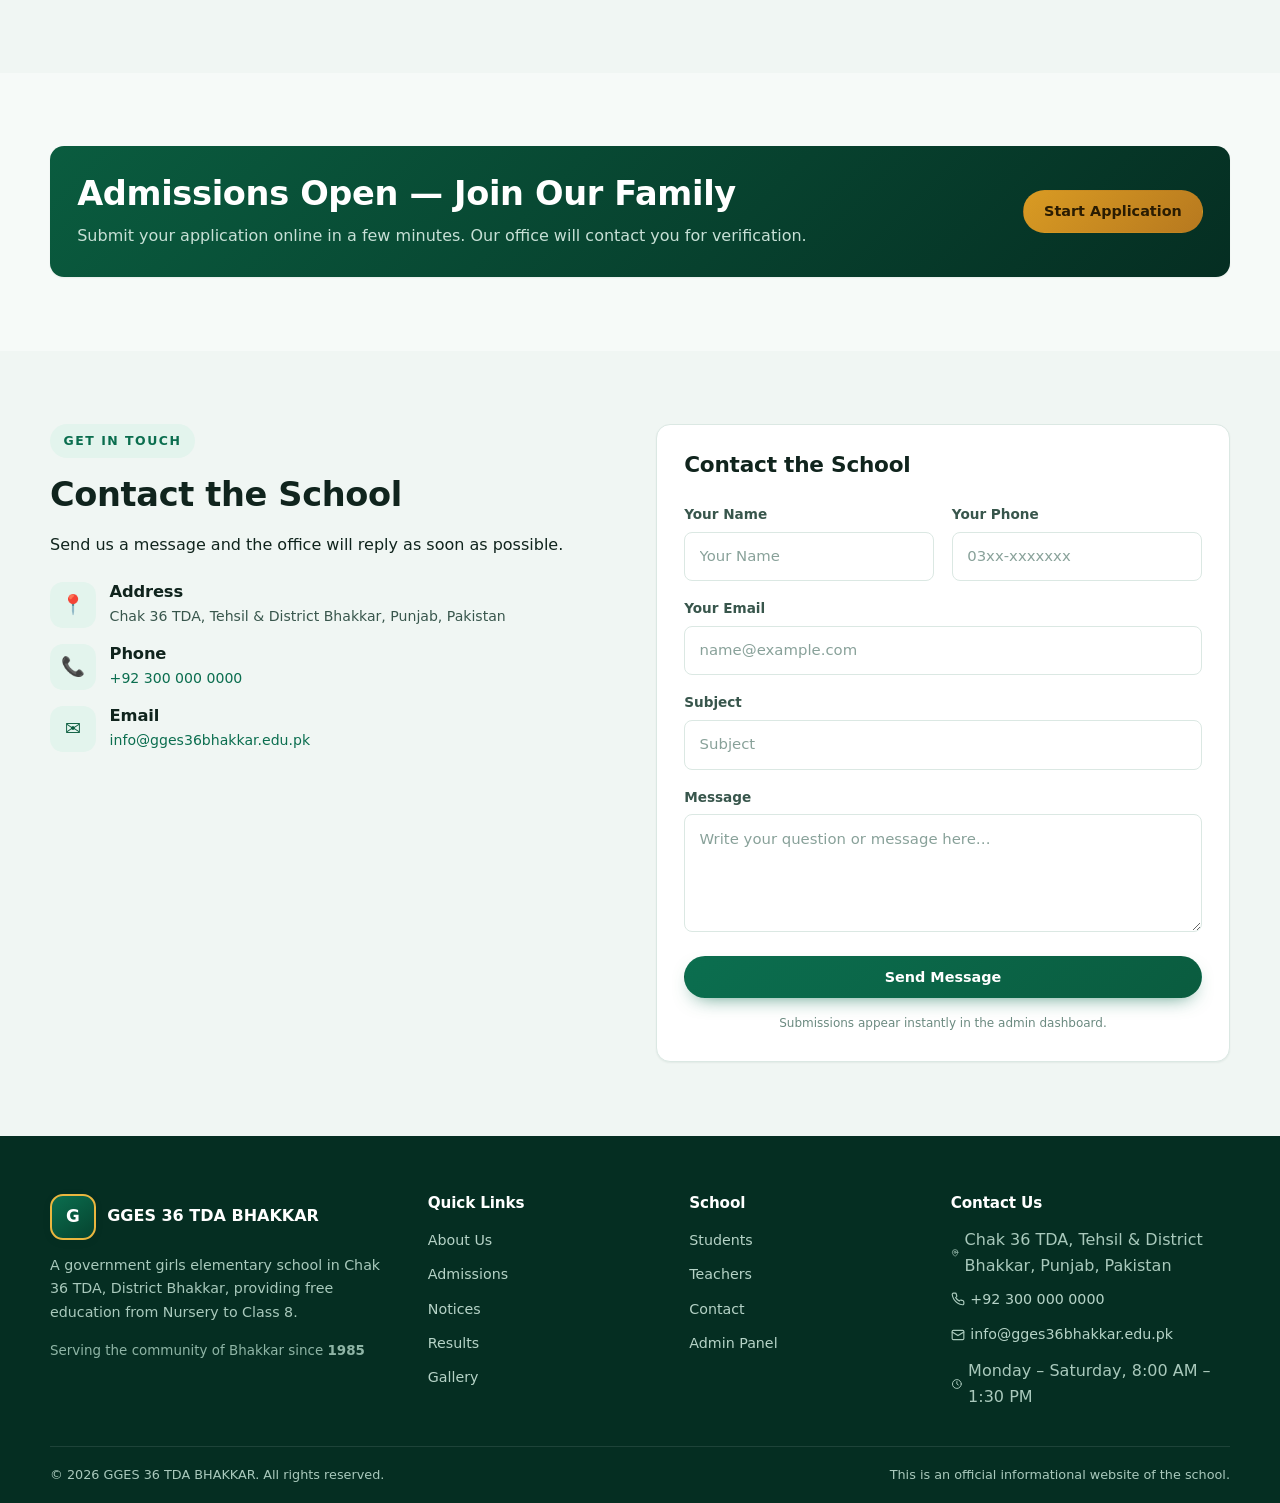
==== commit f157ecf5: "Gallery: auto-scrolling photo strip, full-screen auto-play viewer, room videos (YouTube link + file " ====
--- a/index.html
+++ b/index.html
@@ -317,7 +317,7 @@
   function paintGallery() {
     var lang = I18N.lang();
     var host = $('#homeGallery');
-    var list = Store.all('gallery').slice(0, 4);
+    var list = Store.all('gallery').filter(function (g) { return Store.mediaKind(g) !== 'video'; }).slice(0, 4);
     if (!list.length) {
       host.innerHTML = '<div class="empty" style="grid-column:1/-1"><div class="empty__icon">🖼️</div>' +
         '<h3>' + esc(I18N.t('gallery.empty')) + '</h3></div>';
@@ -382,7 +382,9 @@
   function paintHero() {
     var h = $('#heroPhoto');
     if (!h) return;
-    var uploaded = Store.all('gallery').filter(function (g) { return g.src && String(g.src).indexOf('assets/') !== 0; });
+    var uploaded = Store.all('gallery').filter(function (g) {
+      return Store.mediaKind(g) === 'photo' && g.src && String(g.src).indexOf('assets/') !== 0;
+    });
     if (uploaded.length) h.src = uploaded[0].src;
   }
 
--- a/assets/css/style.css
+++ b/assets/css/style.css
@@ -424,10 +424,32 @@
 .chip:hover { border-color: var(--green-400); color: var(--green-700); }
 .chip[aria-pressed="true"] { background: var(--green-600); color: #fff; border-color: var(--green-600); }
 
+/* auto-scrolling photo strip */
+.photostrip {
+  position: relative; overflow: hidden; direction: ltr; padding-block: .3rem;
+  -webkit-mask-image: linear-gradient(90deg, transparent, #000 5%, #000 95%, transparent);
+  mask-image: linear-gradient(90deg, transparent, #000 5%, #000 95%, transparent);
+}
+.photostrip__track { display: flex; gap: .8rem; width: max-content; animation: gges-strip 48s linear infinite; }
+.photostrip:hover .photostrip__track,
+.photostrip:focus-within .photostrip__track { animation-play-state: paused; }
+.photostrip__item {
+  position: relative; flex: none; width: clamp(170px, 23vw, 280px); aspect-ratio: 4/3; padding: 0; margin: 0;
+  border-radius: var(--radius); overflow: hidden; background: var(--surface-2);
+  border: 1px solid var(--line); cursor: zoom-in;
+}
+.photostrip__item img { width: 100%; height: 100%; object-fit: cover; display: block; }
+.photostrip__item:hover { border-color: var(--green-400); }
+@keyframes gges-strip { from { transform: translateX(0); } to { transform: translateX(-50%); } }
+@media (prefers-reduced-motion: reduce) {
+  .photostrip { overflow-x: auto; }
+  .photostrip__track { animation: none; }
+}
+
 .gallery-grid { display: grid; grid-template-columns: repeat(auto-fill, minmax(230px, 1fr)); gap: 1rem; }
 .gitem {
   position: relative; border-radius: var(--radius); overflow: hidden; background: var(--surface-2);
-  cursor: zoom-in; border: 1px solid var(--line); aspect-ratio: 4/3;
+  cursor: zoom-in; border: 1px solid var(--line); aspect-ratio: 4/3; margin: 0;
 }
 .gitem img { width: 100%; height: 100%; object-fit: cover; transition: transform .45s var(--ease); }
 .gitem:hover img { transform: scale(1.07); }
@@ -440,14 +462,43 @@
 .gitem--wide { grid-column: span 2; aspect-ratio: 8/3.6; }
 @media (max-width: 640px) { .gitem--wide { grid-column: span 1; aspect-ratio: 4/3; } }
 
+/* video cards */
+.gitem--video { background: linear-gradient(150deg, #0d3d2c, #08201a); }
+.gitem__play { position: absolute; inset: 0; display: grid; place-items: center; pointer-events: none; }
+.gitem__play span {
+  width: 52px; height: 52px; border-radius: 50%; display: grid; place-items: center;
+  background: rgba(5, 46, 34, .72); border: 2px solid rgba(255, 255, 255, .8);
+  color: #fff; font-size: 1.1rem; padding-inline-start: 4px;
+}
+.gitem--video .gitem__play span { width: 62px; height: 62px; font-size: 1.4rem; }
+.gitem__tag {
+  position: absolute; top: .55rem; inset-inline-start: .55rem; padding: .18rem .55rem;
+  border-radius: var(--radius-full); font-size: .66rem; font-weight: 700; letter-spacing: .05em;
+  text-transform: uppercase; background: rgba(5, 46, 34, .82); color: #fff;
+}
+
 /* Lightbox */
 .lightbox {
   position: fixed; inset: 0; z-index: 200; background: rgba(3, 20, 14, .94);
-  display: none; place-items: center; padding: 1.2rem; backdrop-filter: blur(4px);
+  display: none; place-items: center; align-content: center; justify-items: center;
+  gap: .7rem; padding: 1.2rem; backdrop-filter: blur(4px);
 }
 .lightbox.is-open { display: grid; }
-.lightbox img { max-width: min(1100px, 94vw); max-height: 82vh; border-radius: var(--radius); object-fit: contain; }
-.lightbox__cap { color: #d9ece4; text-align: center; margin-top: .8rem; font-size: .9rem; }
+.lightbox__stage { margin: 0; display: grid; place-items: center; }
+.lightbox__stage img { max-width: min(1100px, 94vw); max-height: 78vh; border-radius: var(--radius); object-fit: contain; display: block; }
+.lightbox__stage video, .lightbox__stage iframe {
+  width: min(1100px, 94vw); aspect-ratio: 16 / 9; max-height: 78vh;
+  border: 0; border-radius: var(--radius); background: #000; display: block;
+}
+.lightbox__foot { display: flex; align-items: center; justify-content: center; gap: .8rem; flex-wrap: wrap; max-width: min(1100px, 94vw); }
+.lightbox__foot [hidden] { display: none; }
+.lightbox__play {
+  width: 38px; height: 38px; border-radius: 50%; display: grid; place-items: center;
+  color: #fff; background: rgba(255, 255, 255, .14); font-size: 1rem; flex: none;
+}
+.lightbox__play:hover { background: rgba(255, 255, 255, .26); }
+.lightbox__count { color: #9fc4b5; font-size: .8rem; font-variant-numeric: tabular-nums; flex: none; }
+.lightbox__cap { color: #d9ece4; text-align: center; margin: 0; font-size: .9rem; }
 .lightbox__close { position: absolute; top: 1rem; inset-inline-end: 1rem; color: #fff; background: rgba(255,255,255,.14); }
 .lightbox__nav { position: absolute; top: 50%; transform: translateY(-50%); color: #fff; background: rgba(255,255,255,.14); width: 46px; height: 46px; border-radius: 50%; display: grid; place-items: center; }
 .lightbox__nav--prev { inset-inline-start: 1rem; }
@@ -670,6 +721,15 @@
 .thumb-grid { display: grid; grid-template-columns: repeat(auto-fill, minmax(150px, 1fr)); gap: .9rem; }
 .thumb { border: 1px solid var(--line); border-radius: var(--radius); overflow: hidden; background: var(--surface); }
 .thumb img { aspect-ratio: 4/3; object-fit: cover; width: 100%; }
+.thumb__video {
+  aspect-ratio: 4/3; width: 100%; display: grid; place-items: center;
+  background: linear-gradient(150deg, #0d3d2c, #08201a);
+}
+.thumb__video span {
+  width: 46px; height: 46px; border-radius: 50%; display: grid; place-items: center;
+  background: rgba(255, 255, 255, .18); border: 2px solid rgba(255, 255, 255, .8);
+  color: #fff; font-size: 1rem; padding-inline-start: 3px;
+}
 .thumb__body { padding: .6rem .7rem; }
 .thumb__body p { font-size: .82rem; font-weight: 600; margin-bottom: .45rem; word-break: break-word; }
 .thumb__acts { display: flex; gap: .35rem; }
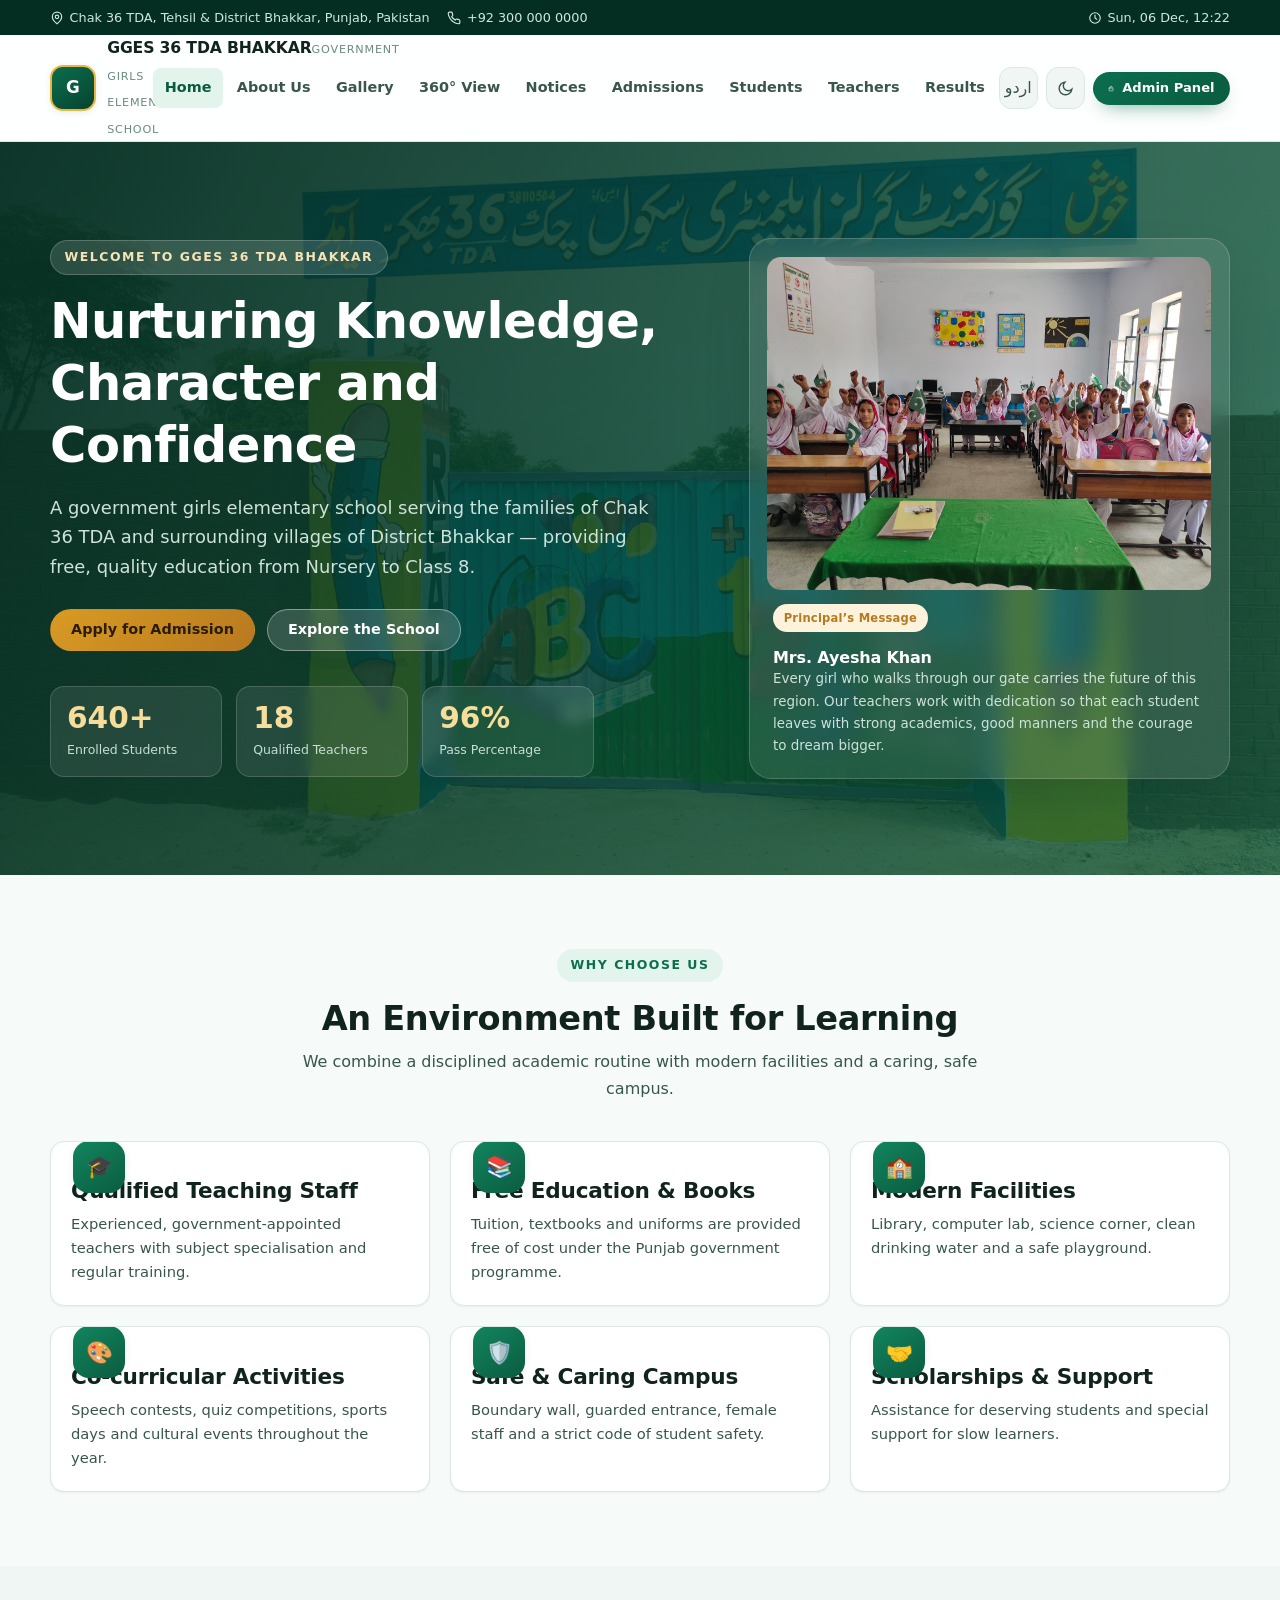
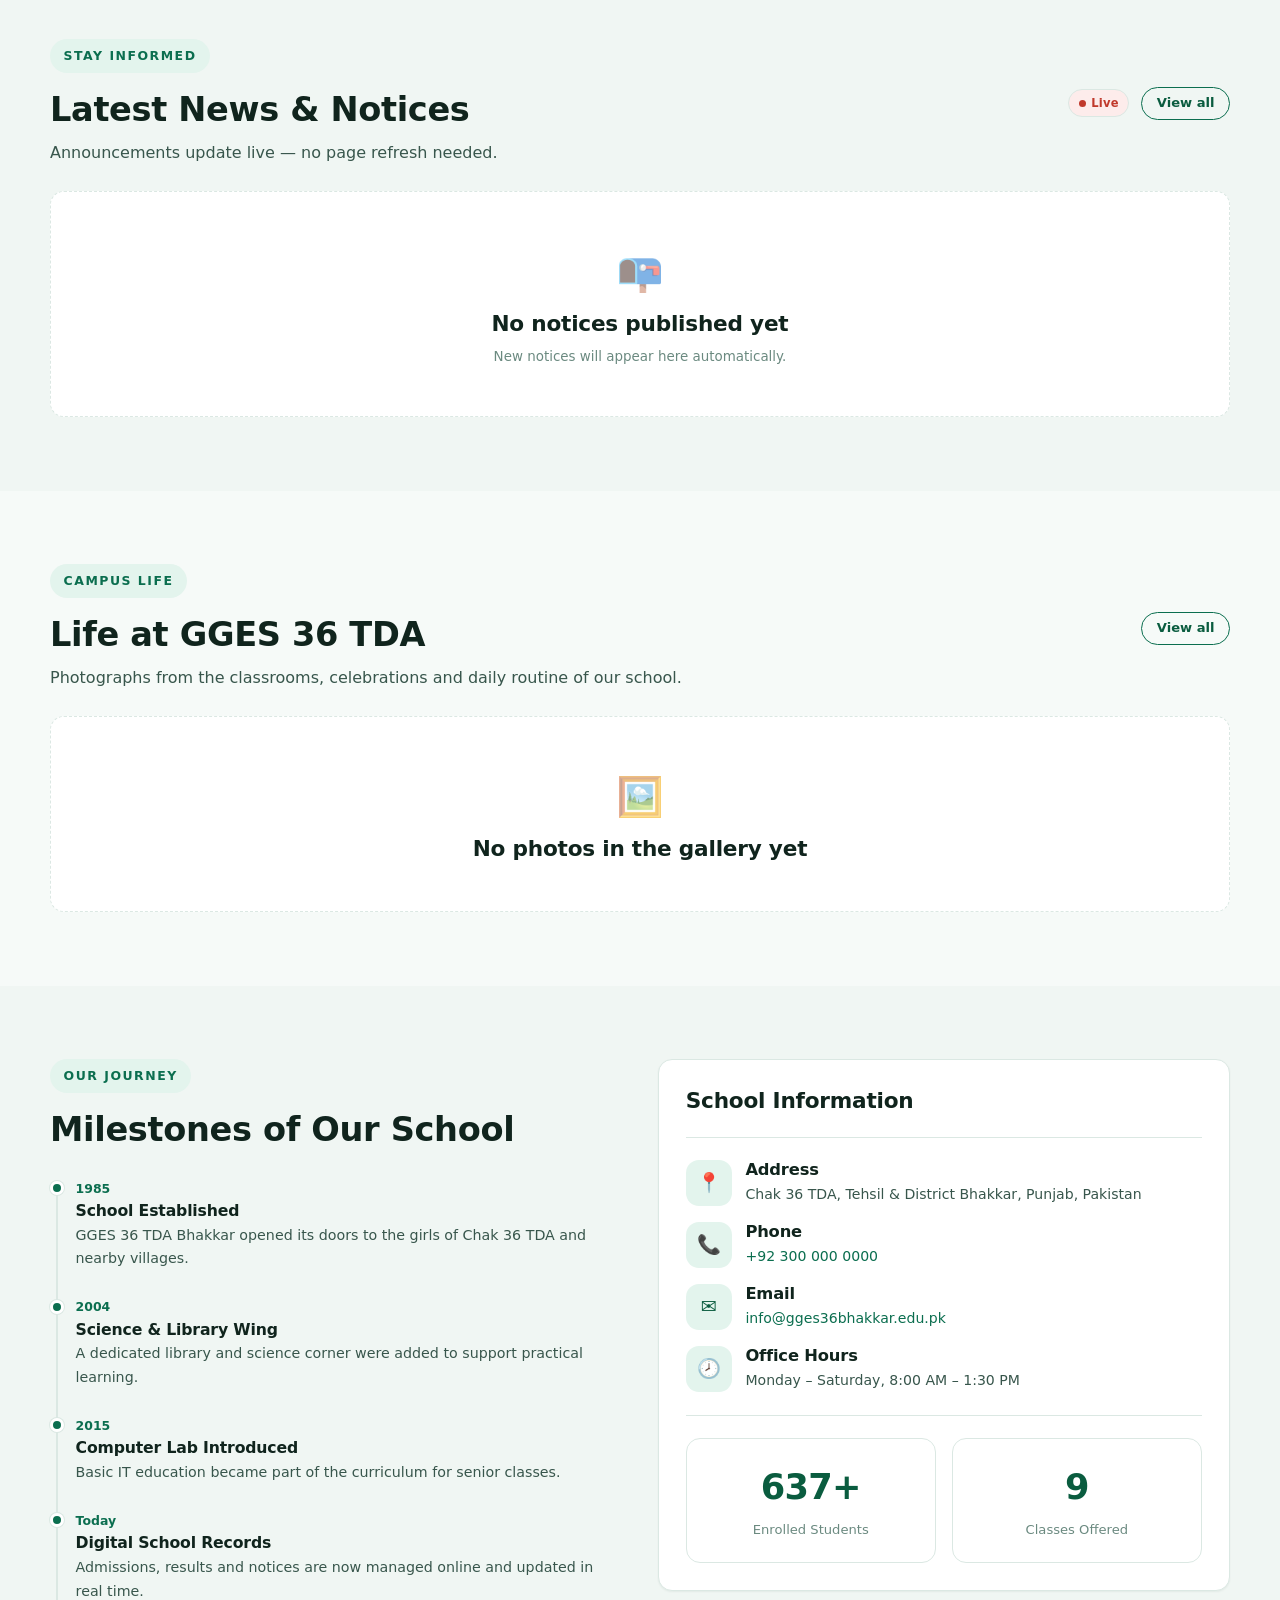
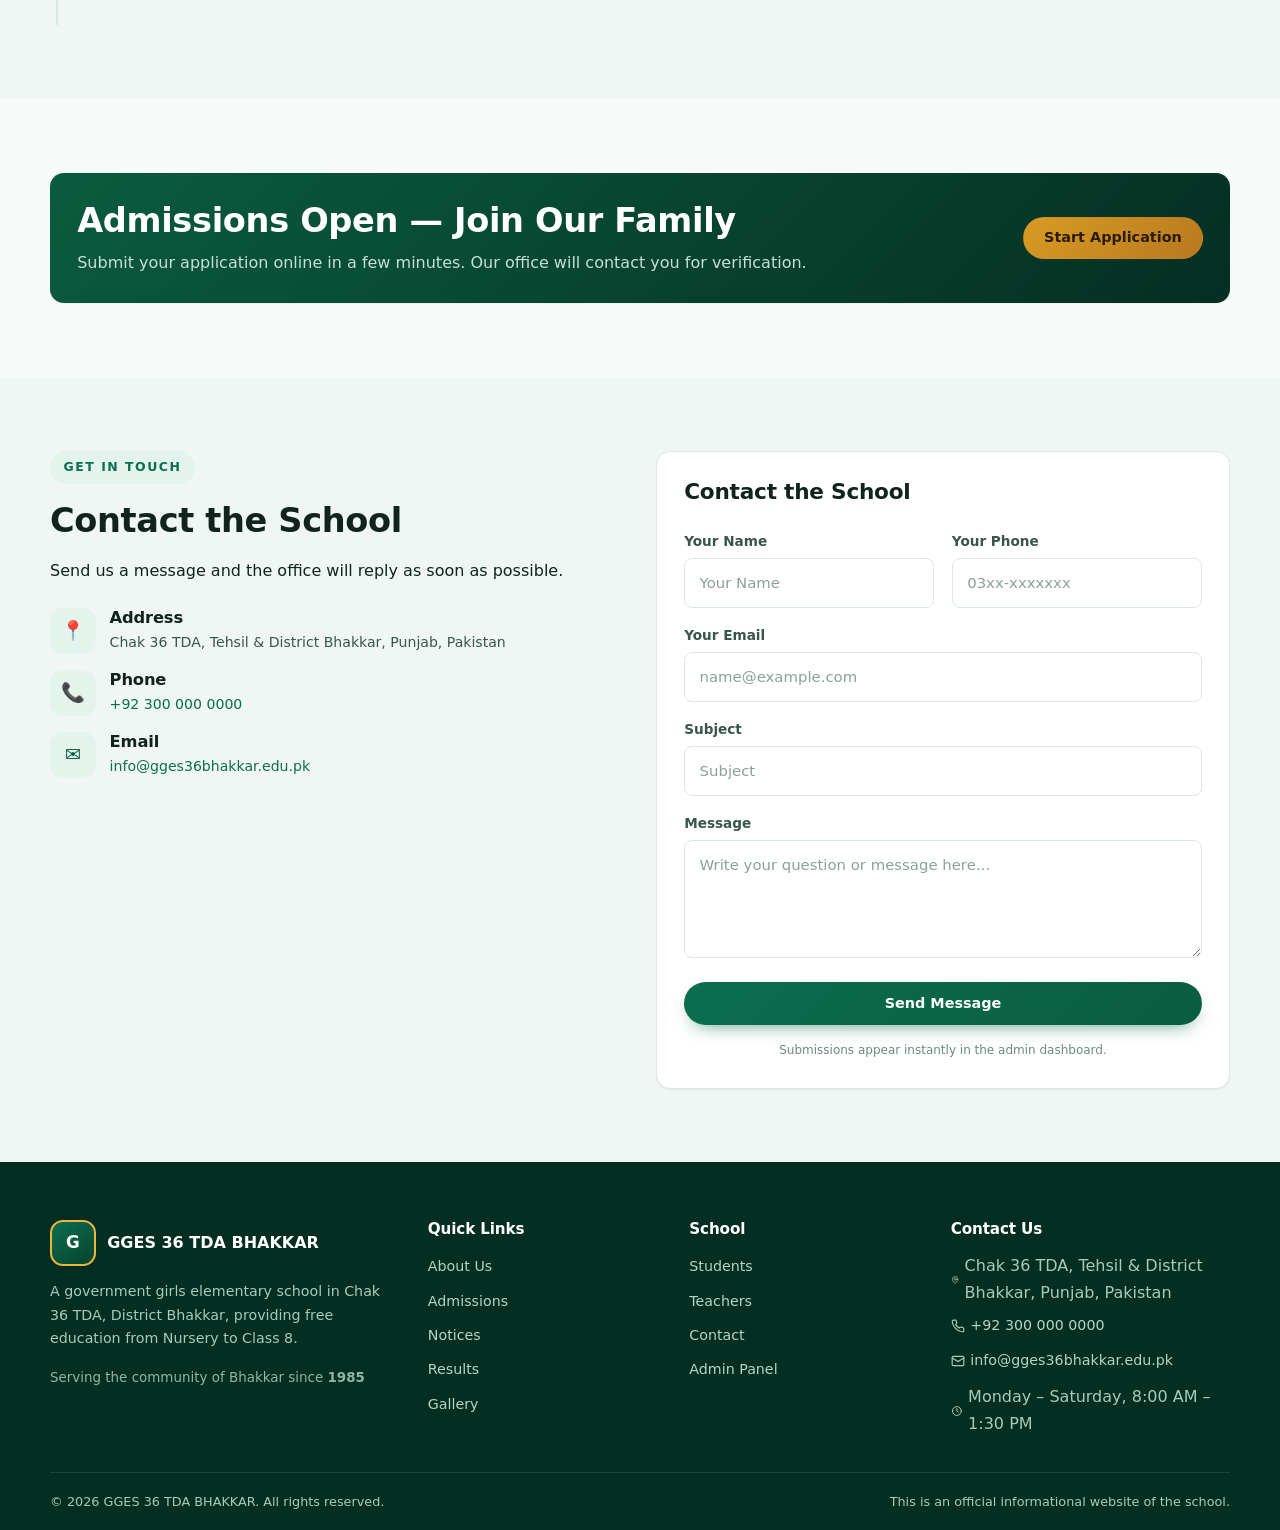
==== commit 2225cd63: "Add 360-degree panorama viewer page with zoom/reset/auto-rotate/fullscreen controls, admin panorama " ====
--- a/index.html
+++ b/index.html
@@ -317,7 +317,9 @@
   function paintGallery() {
     var lang = I18N.lang();
     var host = $('#homeGallery');
-    var list = Store.all('gallery').filter(function (g) { return Store.mediaKind(g) !== 'video'; }).slice(0, 4);
+    var list = Store.all('gallery').filter(function (g) {
+      return Store.mediaKind(g) !== 'video' && (g.category || 'Other') !== 'Panorama';
+    }).slice(0, 4);
     if (!list.length) {
       host.innerHTML = '<div class="empty" style="grid-column:1/-1"><div class="empty__icon">🖼️</div>' +
         '<h3>' + esc(I18N.t('gallery.empty')) + '</h3></div>';
@@ -383,7 +385,8 @@
     var h = $('#heroPhoto');
     if (!h) return;
     var uploaded = Store.all('gallery').filter(function (g) {
-      return Store.mediaKind(g) === 'photo' && g.src && String(g.src).indexOf('assets/') !== 0;
+      return Store.mediaKind(g) === 'photo' && (g.category || 'Other') !== 'Panorama' &&
+        g.src && String(g.src).indexOf('assets/') !== 0;
     });
     if (uploaded.length) h.src = uploaded[0].src;
   }
--- a/assets/css/style.css
+++ b/assets/css/style.css
@@ -734,6 +734,85 @@
 .thumb__body p { font-size: .82rem; font-weight: 600; margin-bottom: .45rem; word-break: break-word; }
 .thumb__acts { display: flex; gap: .35rem; }
 
+/* ========================= 360° panorama viewer ========================= */
+.pano-stage {
+  position: relative; width: 100%;
+  height: clamp(300px, 62vh, 640px);
+  border: 1px solid var(--line); border-radius: var(--radius);
+  overflow: hidden; background: var(--surface-2); isolation: isolate;
+}
+.pano { position: absolute; inset: 0; z-index: 2; outline: 0; touch-action: none; }
+/* keep the still picture visible behind the engine while it warms up,
+   and use our own loading indicator instead of the library's default boxes */
+.pano-stage .pnlm-container { background: transparent !important; }
+.pano-stage .pnlm-load-box,
+.pano-stage .pnlm-error-msg { display: none !important; }
+.pano__fallback {
+  position: absolute; inset: 0; z-index: 1; width: 100%; height: 100%;
+  object-fit: cover; display: block; opacity: 1;
+  transition: opacity .5s ease;
+}
+.pano-stage.is-ready .pano__fallback { opacity: 0; pointer-events: none; }
+
+.pano__loader {
+  position: absolute; inset: 0; z-index: 3; display: grid; place-items: center;
+  align-content: center; justify-items: center; gap: .65rem; padding: 1rem;
+  background: rgba(4, 26, 19, .42); color: #eaf6f1;
+  font-size: .85rem; font-weight: 600; text-align: center;
+  -webkit-backdrop-filter: blur(2px); backdrop-filter: blur(2px);
+}
+.spinner {
+  width: 30px; height: 30px; border-radius: 50%;
+  border: 3px solid rgba(255, 255, 255, .28); border-top-color: #fff;
+  animation: gges-spin .8s linear infinite;
+}
+@keyframes gges-spin { to { transform: rotate(360deg); } }
+@media (prefers-reduced-motion: reduce) { .spinner { animation-duration: 2.4s; } }
+
+.pano__note {
+  position: absolute; inset-inline: 0; bottom: 0; z-index: 4; margin: 0;
+  padding: .5rem .8rem; font-size: .78rem; text-align: center;
+  background: rgba(4, 26, 19, .84); color: #dff1ea;
+}
+
+.pano-bar { display: flex; align-items: center; gap: .8rem; flex-wrap: wrap; margin-top: .7rem; }
+.pano-bar__group {
+  display: flex; gap: .3rem; padding: .3rem;
+  background: var(--surface); border: 1px solid var(--line);
+  border-radius: var(--radius-full); box-shadow: var(--shadow-xs);
+}
+.pano-btn {
+  width: 40px; height: 40px; flex: none; border-radius: 50%;
+  display: grid; place-items: center; font-size: 1.15rem; line-height: 1;
+  color: var(--ink-2); background: transparent;
+  transition: background .15s ease, color .15s ease;
+}
+.pano-btn:hover { background: var(--green-100); color: var(--green-700); }
+.pano-btn[aria-pressed="true"] { background: var(--green-600); color: #fff; }
+.pano-bar__hint { margin: 0; font-size: .8rem; color: var(--muted); }
+
+.pano-thumbs { display: grid; grid-template-columns: repeat(auto-fill, minmax(140px, 1fr)); gap: .7rem; margin-top: .7rem; }
+.pano-thumb {
+  display: block; padding: 0; margin: 0; cursor: pointer; text-align: start;
+  border: 2px solid var(--line); border-radius: var(--radius);
+  background: var(--surface); overflow: hidden;
+  transition: border-color .15s ease;
+}
+.pano-thumb img { width: 100%; aspect-ratio: 2 / 1; object-fit: cover; display: block; }
+.pano-thumb span { display: block; padding: .45rem .55rem; font-size: .78rem; font-weight: 600; color: var(--ink-2); }
+.pano-thumb:hover { border-color: var(--green-400); }
+.pano-thumb.is-active { border-color: var(--green-600); }
+.pano-thumb.is-active span { color: var(--green-700); }
+
+.howto { margin: 0; padding-inline-start: 1.2rem; font-size: .9rem; color: var(--ink-2); }
+.howto li { margin-bottom: .35rem; }
+.howto li:last-child { margin-bottom: 0; }
+
+@media (max-width: 520px) {
+  .pano-stage { height: clamp(250px, 46vh, 400px); }
+  .pano-bar__hint { font-size: .74rem; }
+}
+
 /* utility */
 .sr-only { position: absolute; width: 1px; height: 1px; padding: 0; margin: -1px; overflow: hidden; clip: rect(0 0 0 0); white-space: nowrap; border: 0; }
 .divider { height: 1px; background: var(--line); margin: 1.4rem 0; border: 0; }
